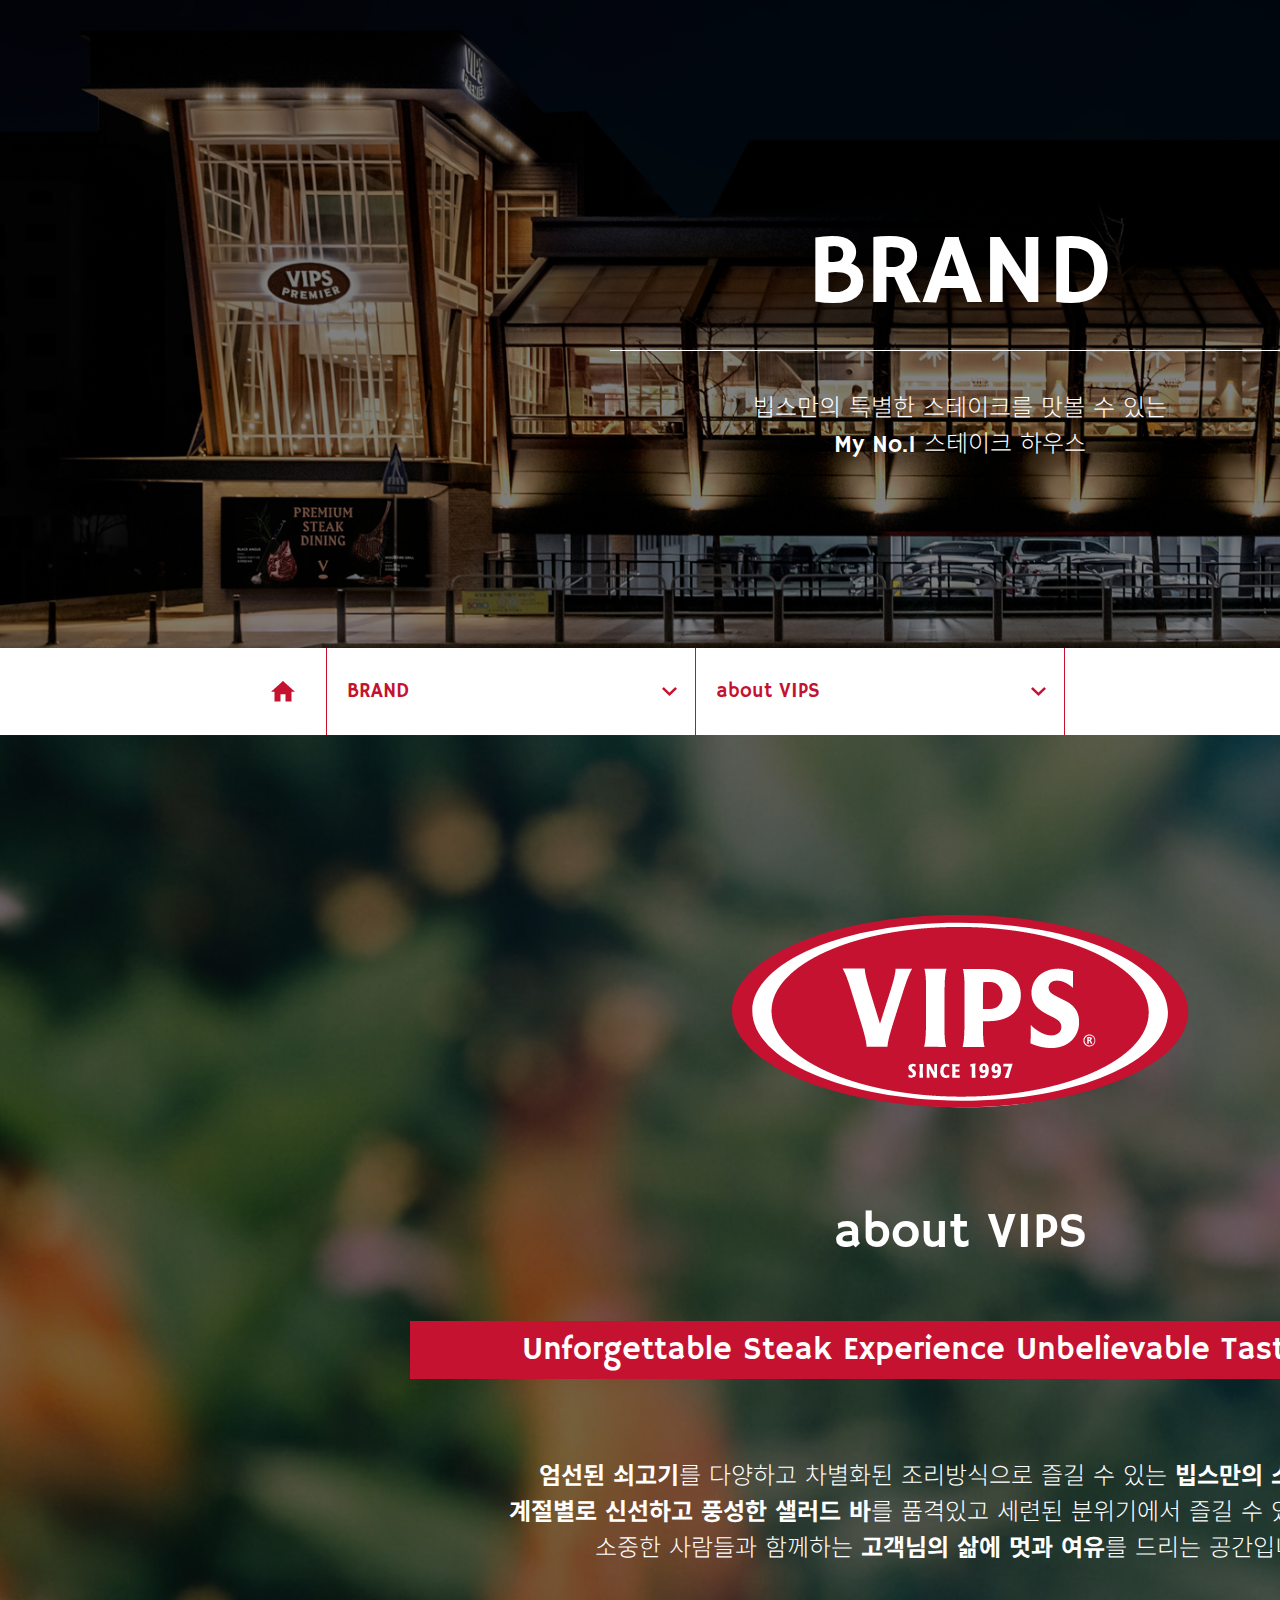
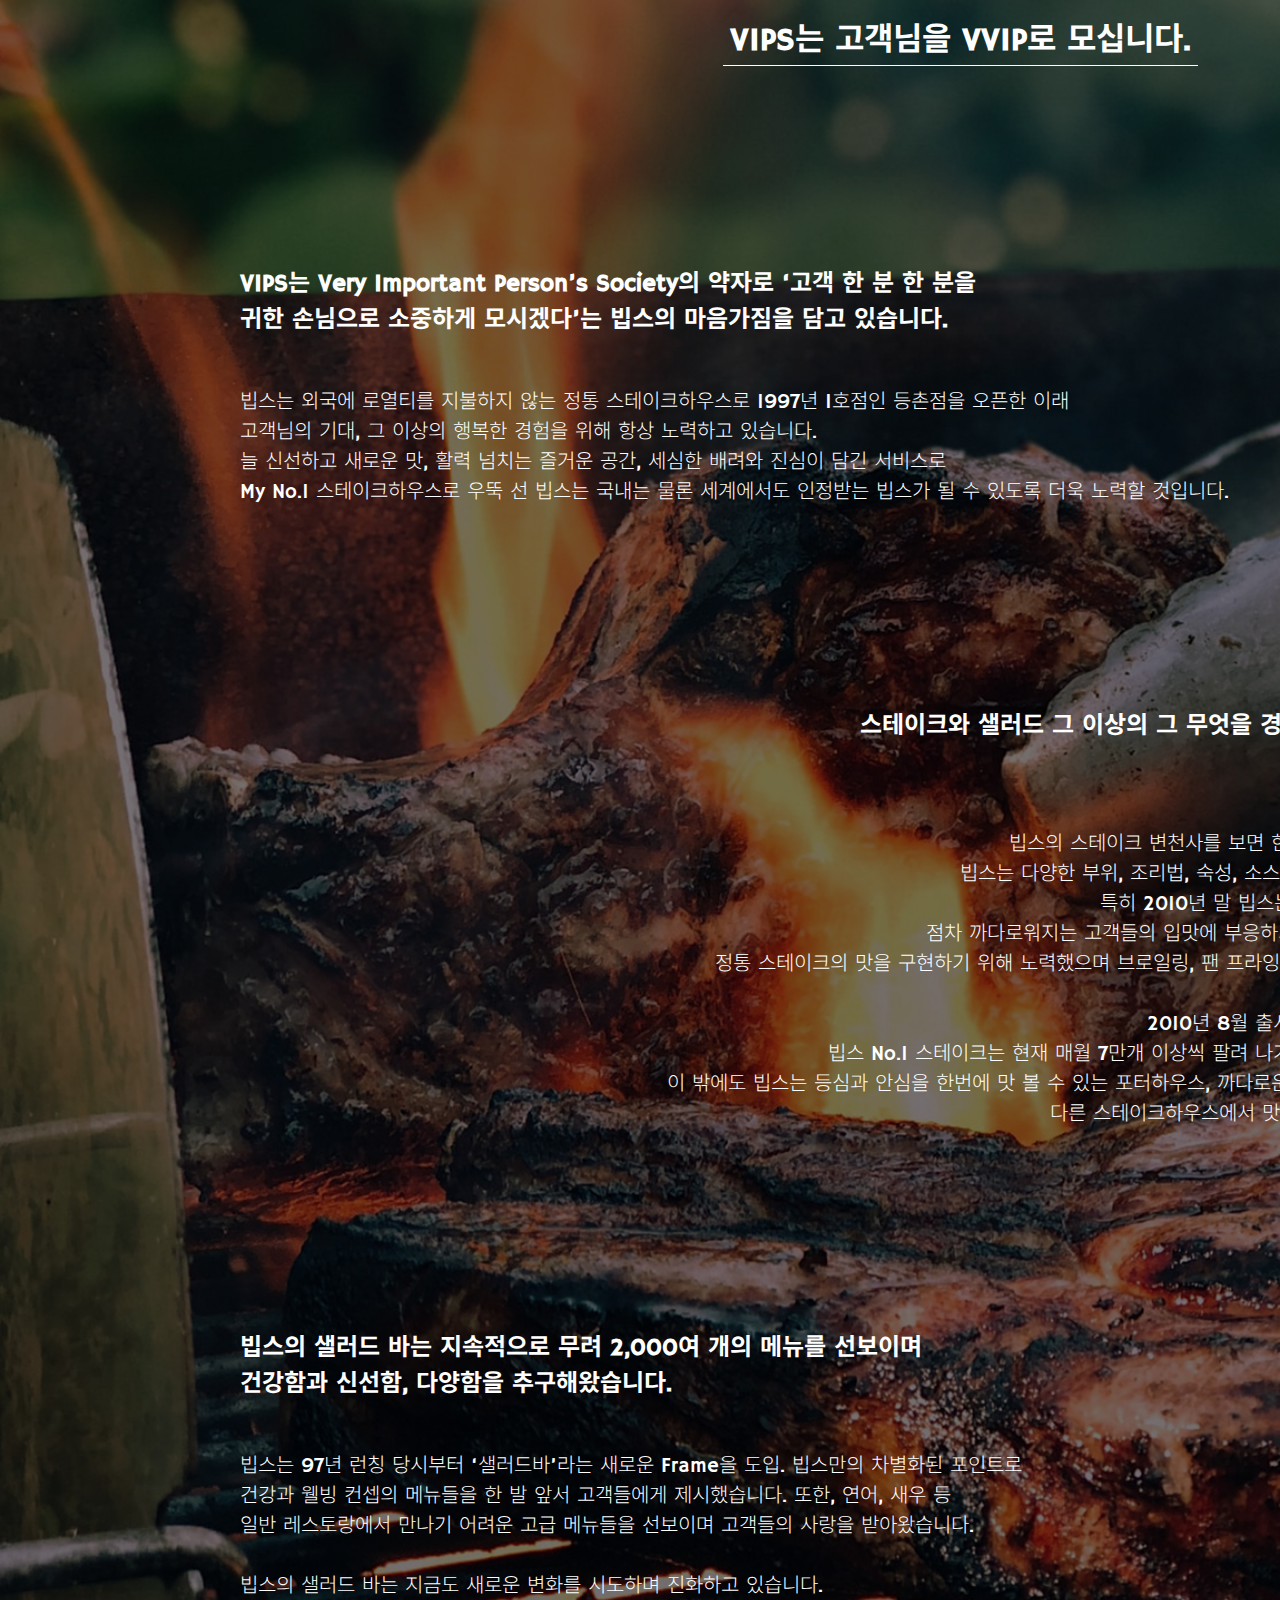
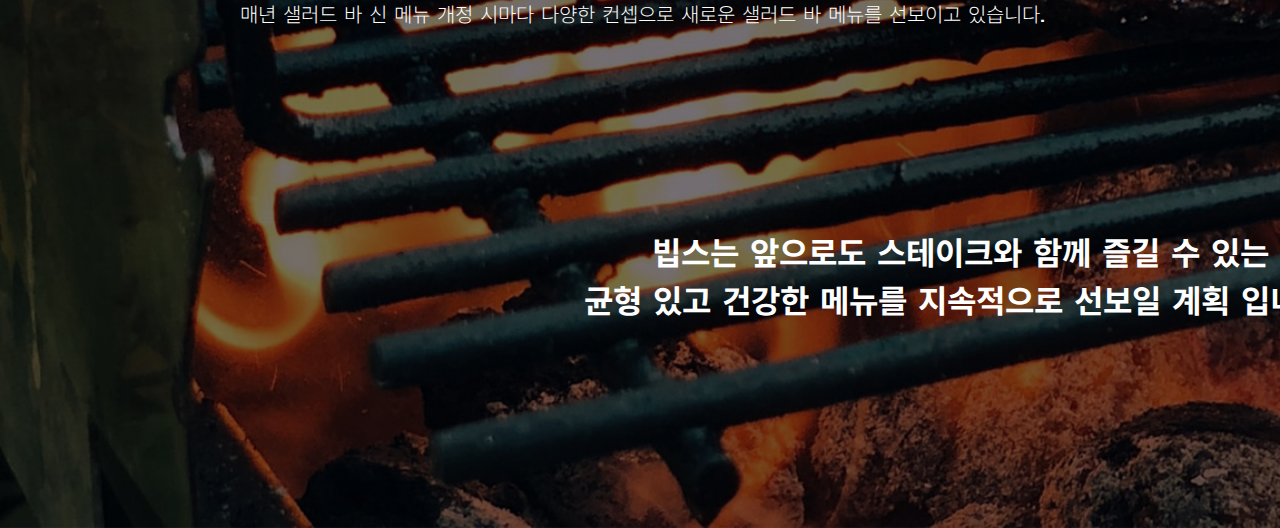
==== about.html @ 7dc11bfe "about, news html, css 추가" ====
<!DOCTYPE html>
<html lang="">

<head>
    <meta charset="utf-8">
    <title>Example Title</title>
    <meta name="author" content="Your Name">
    <meta name="description" content="Example description">
    <meta name="viewport" content="width=device-width, initial-scale=1.0">
    <link rel="stylesheet" href="css/reset.css">
    <link rel="stylesheet" href="css/common.css">
    <link rel="stylesheet" href="css/headerfooter.css">
    <link rel="stylesheet" href="css/about.css">
</head>

<body>
    <main>
        <section class="bigtitle">
            <h2 class="white">BRAND</h2>
            <p class="white">빕스만의 특별한 스테이크를 맛볼 수 있는<br>
                My No.1 스테이크 하우스</p>
        </section>
        <section class="subnav">
            <ul>
                <li class="home"><a href="#"><img src="img/homeBtn.png"></a></li>
                <li>
                    <select class="menu1 red">
                        <option>BRAND</option>
                        <option>MENU</option>
                        <option>MEMBERSHIP</option>
                        <option>BENEFIT</option>
                        <option>STORE</option>
                    </select>
                </li>
                <li>
                    <select class="menu2 red">
                        <option>about VIPS</option>
                        <option>VIPS history</option>
                        <option>VIPS NEWS</option>
                    </select>
                </li>
                <li class="naviwrap">
                    <ul class="navi red">
                        <li><a class="red" href="#">HOME</a> > </li>
                        <li><a class="red" href="#">BRAND</a> > </li>
                        <li><a class="red" href="#">about VIPS</a></li>
                    </ul>
                </li>
            </ul>
        </section>
        <section class="cont">
            <article class="title">
                <div><img src="img/logo.png"></div>
                <h2 class="white">about VIPS</h2>
                <h3 class="firsth3 white">Unforgettable Steak Experience Unbelievable Taste Salad </h3>
                <h4 class="white"><b>엄선된 쇠고기</b>를 다양하고 차별화된 조리방식으로 즐길 수 있는 <b>빕스만의 스테이크</b>와<br>
                    <b>계절별로 신선하고 풍성한 샐러드 바</b>를 품격있고 세련된 분위기에서 즐길 수 있는 곳, <b>빕스!</b><br>
                    소중한 사람들과 함께하는 <b>고객님의 삶에 멋과 여유</b>를 드리는 공간입니다.
                </h4>
                <h3 class="secondh3 white">VIPS는 고객님을 VVIP로 모십니다.</h3>
            </article>
            <article class="white art1">
                <h3>
                    VIPS는 Very Important Person’s Society의 약자로 ‘고객 한 분 한 분을<br>
                    귀한 손님으로 소중하게 모시겠다’는 빕스의 마음가짐을 담고 있습니다.
                </h3>
                <p>
                    빕스는 외국에 로열티를 지불하지 않는 정통 스테이크하우스로 1997년 1호점인 등촌점을 오픈한 이래<br>고객님의 기대, 그 이상의 행복한 경험을 위해 항상 노력하고 있습니다.<br>
                    늘 신선하고 새로운 맛, 활력 넘치는 즐거운 공간, 세심한 배려와 진심이 담긴 서비스로<br>
                    My No.1 스테이크하우스로 우뚝 선 빕스는 국내는 물론 세계에서도 인정받는 빕스가 될 수 있도록 더욱 노력할 것입니다.
                </p>
            </article>
            <article class="white art2">
                <h3>
                    스테이크와 샐러드 그 이상의 그 무엇을 경험하실 수 있는 My No.1스테이크하우스,<br>
                    지금 이 모든 것을 빕스에서 즐기세요!
                </h3>
                <p>
                    빕스의 스테이크 변천사를 보면 한국인의 스테이크 선호도를 알 수 있다고 할 만큼<br>
                    빕스는 다양한 부위, 조리법, 숙성, 소스 등을 이용한 다채로운 스테이크를 선보였습니다. <br>
                    특히 2010년 말 빕스는 프리미엄 스테이크하우스로의 변신을 선포하고<br>
                    점차 까다로워지는 고객들의 입맛에 부응하기 위해 세계 각국의 스테이크 전문점을 탐방하여<br>
                    정통 스테이크의 맛을 구현하기 위해 노력했으며 브로일링, 팬 프라잉등 다양한 조리법과 숙성방법을 개발해 왔습니다. <br><br>
                    2010년 8월 출시한 패밀리 레스토랑 최초 Pan Frying 스테이크,<br>
                    빕스 No.1 스테이크는 현재 매월 7만개 이상씩 팔려 나가며 빕스의 대표 스테이크로 사랑 받고 있습니다.<br>
                    이 밖에도 빕스는 등심과 안심을 한번에 맛 볼 수 있는 포터하우스, 까다로운 숙성 과정을 거친 드라이 에이지드 스테이크 등<br>
                    다른 스테이크하우스에서 맛보기 어려운 프리미엄 메뉴를 선보이고 있습니다.
                </p>
            </article>
            <article class="white art3">
                <h3>
                    빕스의 샐러드 바는 지속적으로 무려 2,000여 개의 메뉴를 선보이며<br>
                    건강함과 신선함, 다양함을 추구해왔습니다.
                </h3>
                <p>
                    빕스는 97년 런칭 당시부터 ‘샐러드바’라는 새로운 Frame을 도입. 빕스만의 차별화된 포인트로<br>
                    건강과 웰빙 컨셉의 메뉴들을 한 발 앞서 고객들에게 제시했습니다. 또한, 연어, 새우 등<br>일반 레스토랑에서 만나기 어려운 고급 메뉴들을 선보이며 고객들의 사랑을 받아왔습니다.<br><br>
                    빕스의 샐러드 바는 지금도 새로운 변화를 시도하며 진화하고 있습니다.<br>
                    매년 샐러드 바 신 메뉴 개정 시마다 다양한 컨셉으로 새로운 샐러드 바 메뉴를 선보이고 있습니다. 
                </p>
            </article>
            <article>
                <h3 class="bottomh3 white">
                    빕스는 앞으로도 스테이크와 함께 즐길 수 있는<br>균형 있고 건강한 메뉴를 지속적으로 선보일 계획 입니다.
                </h3>
            </article>
        </section>
    </main>

    <script type="text/javascript" src=""></script>
</body>

</html>
---- css/common.css ----
.red{
    color: #c41230;
}
.black{
    color: #212121;
}
.dgrey{
    color: #616161;
}
.lgrey{
    color: #c8c8c8;
}
.white{
    color: #fff;
}
---- css/headerfooter.css ----
* {
          box-sizing: border-box;
}

a {
          display: block;
}

header {
          width: 100%;
          background-color: #c41230;
          text-align: center;
          position: relative;
}

.header_top {
          width: 100%;
          height: 36px;
          background-color: #c41230;
          margin: auto;
}

.header_top_wrap {
          width: 1440px;
          height: 36px;
          margin: auto;
          border-bottom: 1px solid #fff;
}

.header_top_wrap > ul {
          justify-content: flex-end;
          display: flex;
}

.header_top_wrap > ul > li {
          margin: 0 5px;
          line-height: 36px;
          font-size: 12px;
          font-weight: 300;
}

.header_top_wrap > ul > li b {
          font-weight: bold;
}
/*-----------------------------------------------*/
.header_bottom {
          position: fixed;
          width: 100%;
          height: 80px;
          background-color: #c41230;
          margin: auto;
          z-index: 9999;
          box-shadow: 0 5px 6px rgba(0, 0, 0, 0.3);
}

.headerwrap {
          width: 1440px;
          display: flex;
          justify-content: space-between;
          position: relative;
          margin: auto;
          align-items: center;
}

.top_nav {
          width: 700px;
}


.headerwrap > h1 > a > img {
          width: 120px;
          height: 50px;
}

.top_nav .depth1 {
          display: flex;
          justify-content: space-between;
          font-size: 20px;
          padding-top: 5px;
}

.top_nav .depth1 > li {
          display: inline-block;
          width: 20%;
          text-align: center;
          position: relative;
}

.top_nav .depth1 > li > a:after {
          display: block;
          content: '';
          border-bottom: solid 4px #fff;
          transform: scaleX(0);
          transition: transform 250ms ease-in-out;
          margin-top: -5px;
}

.top_nav .depth1 > li > a:hover:after {
          transform: scaleX(1);
}

.top_nav .depth1 > li > a:after {
          transform-origin: 0% 50%;
}

.top_nav .depth1 > li > a {
          display: block;
          color: #fff;
          line-height: 75px;

}

.top_nav .depth2 {
          padding: 20px 10px;
          display: none;
          position: absolute;
          width: 100%;
          left: 50%;
          transform: translateX(-50%);
          text-align: left;
          white-space: nowrap;
          background-color: rgba(33, 33, 33, 0.7);
          font-size: 15px;
          font-weight: 300px;
          line-height: 40px;
}

.top_nav .depth2 > li > a {
          color: #fff;
}

.top_nav .depth1 li:hover .depth2 {
          display: block;
}



.headerwrap > .lang {
          width: 36px;
          height: 36px;
          position: relative;
          display: block;
}


.headerwrap > .btn_nav {
          width: 24px;
          position: relative;
          display: none;
          margin-top: 5px;
}

.headerwrap > .btn_nav > a {
          width: 24px;
}


/**--------------footer---------------*/

footer {
          width: 100%;
          height: 419px;
          background-color: #c8c8c8;
          position: relative;
          text-align: center;
          box-sizing: border-box;
          padding-top: 175px;
          top: -100px;
}

footer > section {
          width: 1440px;
          position: relative;
          margin: auto;
}

.footertop {
          position: relative;
          display: flex;
          height: 100px;
          box-sizing: border-box;
          border-bottom: 1px solid #717171;
          justify-content: space-between;

}

.footertop > .logo {
          position: relative;
          display: flex;
}

.footertop > .logo > div {
          width: 200px;
          height: 70px;
          margin-right: 20px;
}

.footertop > div > .top {
          display: flex;
          justify-content: flex-end;
}

.footertop > div > .top > li {
          width: 87px;
          height: 35px;
          border: 1px solid #717171;
          margin-left: 20px;
          font-weight: bold;
          line-height: 35px;
          font-size: 15px;
}

.footertop > div > .bottom {
          margin-top: 14px;
          display: flex;
          font-weight: 300;
}

.footertop > div > .bottom > li {
          margin: 0 5px;
}

.footertop > div > .bottom > li:last-child {
          margin-right: 0;
}

.footerbottom {
          position: relative;
          display: flex;
          height: 63px;
          justify-content: space-between;
          margin-top: 30px;
}

.footerbottom > p {
          font-family: 'Noto Sans KR';
          font-size: 15px;
          font-weight: 300;
          text-align: right;
}


.footerbottom > p:first-child {
          text-align: left;
}

/*----------------------------*/


.quick {
          width: 1440px;
          height: 200px;
          margin: auto;
}

.quick > ul {
          display: flex;
          position: absolute;
          margin: auto;
          z-index: 888;
}

.quick > ul > li {
          width: 480px;
          height: 200px;
          background-color: #717171;
          position: relative;

}

.quick > ul > li:nth-child(1) {
          background-color: #c41230;
}

.quick > ul > li:nth-child(2) {
          background-color: #212121;
}

.quick > ul > li > a > div {
          position: relative;
}

.quick .img {
          position: absolute;
          right: 30px;
          top: 60px;
}

.quick .cont {
          text-align: left;
          margin: 30px;
}

.quick .cont > h3 {
          font-size: 32px;
          margin-bottom: 5px;
}

.quick .cont > p {
          font-size: 15px;
          font-weight: 400px;
          margin-bottom: 50px;
}

.quick .cont > .yump {
          margin-bottom: 30px;
}

.quick .yum {
          top: 30px;
}























@media only screen and (max-width: 1440px) {
          .header_bottom {
                    padding: 0 30px;
          }
          
.header_top_wrap {
          width: 100%;
          padding: 0 30px;
}
          .headerwrap {
                    width: 100%;
          }
          footer > section {
           width: 100%;
          padding: 0 30px;
}
 
.quick {
          width:100%;
          padding: 0 30px;
}
          

}

/************.headerwrap {
                    width: 100%;
                    padding: 0 30px;
          }

          .top_nav {
                    width: 50%;
          }

          .headerwrap > nav > ul > li {
                    margin-right: 15px;
          }


          footer > section {
                    width: 100%;

          }**/
@media only screen and (max-width: 950px) {
          .top_nav {
                              display: none;
                    }
          .headerwrap{
                              height: 80px;
                    }
          .headerwrap > .btn_nav {
                              display: block;
                    }
}

/*** header {
                              height: 50px;
                    }

                    .headerwrap > h1 > a {
                              margin-top: 5px;
                    }

                    .headerwrap > h1 > a > img {
                              width: auto;
                              height: 40px;
                    }

                    

                    .headerwrap > .right > .user {
                              display: none;
                    }

                    .headerwrap > .right {
                              width: auto;
                    }

                    .headerwrap > .btn_nav {
                              display: block;
                              width: 24px;
                              height: 24px;
                    }

****/


@media only screen and (max-width: 400px) {
          .user{
                    font-size: 12px;
          }
}
---- css/about.css ----
* {
    box-sizing: border-box;
}

.bigtitle {
    width: 1920px;
    height: 648px;
    background-image: url(../img/brand.png);
    background-size: cover;
    margin: auto;
    text-align: center;
    box-shadow: 2px 2px 5px rgba(0, 0, 0, 0.2);
}

.bigtitle > h2 {
    width: 700px;
    font-size: 100px;
    padding-top: 200px;
    border-bottom: 1px solid #fff;
    margin: auto;
}

.bigtitle > p {
    margin-top: 40px;
    font-size: 24px;
    font-weight: 300;
}

.subnav {
    width: 1920px;
    height: 87px;
    background-color: #fff;
    text-align: center;
    box-shadow: 2px 2px 5px rgba(0, 0, 0, 0.2);
}

.subnav > ul {
    width: 1440px;
    margin: auto;
    display: flex;
}

.subnav .home {
    border-right: 1px solid #c41230;
    width: 87px;
    height: 87px;
    padding-top: 33px;

}

.subnav .home > a {
    display: block;
}

.subnav .home > a > img {
    display: block;
    line-height: 87px;
    margin: auto;

}

select::-ms-expand {
    display: none;
}

select {
    outline-style: none;
    align-items: center;
    border: none;
    border-right: 1px solid #c41230;
    height: 87px;
    width: 369px;
    font-size: 20px;
    padding: 20px;
    font-family: 'Hammersmith One';
    background: url('../img/downarrow.png') no-repeat 95% 50%;
    border-radius: 0px;
    -webkit-appearance: none;
    -moz-appearance: none;
    appearance: none;

}

.menu1 > option {
    font-size: 20px;
    padding: 20px;
}
.naviwrap{
    width: 615px;
}
.navi{
    float: right;
    display: flex;
    text-align: right;
    line-height: 87px;
}
.navi>li{
    display: flex;
    margin: 0 10px;
    text-align: right;
}



.cont{
    width: 1920px;
    background-image: url(../img/brandback.jpg);
    background-size: cover;
    margin: auto;
    text-align: center;
    padding-top: 180px;
    background-repeat:repeat;
}
.title>h2{
    font-size: 50px;
    margin-top: 80px;
}
.title>.firsth3{
    width: 1100px;
    padding: 5px 20px;
    background-color: #c41230;
    font-size: 32px;
    margin: auto;
    margin-top: 50px;
}
.title>h4{
    margin-top: 80px;
    font-size: 24px;
    font-weight: 300;
}
.title>h4>b{
    font-weight: bold;
}
.title>.secondh3{
    border-bottom: 1px solid #fff;
    width: 475px;
    text-align: center;
    margin: auto;
    background-color: none;
    font-size: 32px;
    font-weight: bold;
    margin-top: 50px;
}
.art1{
    width: 1440px;
    text-align: left;
    margin: auto;
    margin-top: 200px;
}
.art1>h3{
    font-size: 24px;
    font-weight: bold;
}
.art1>p{
    font-size: 20px;
    font-weight: 300;
    margin-top: 50px;
}
.art2{
    width: 1440px;
    text-align: right;
    margin: auto;
    margin-top: 200px;
}
.art2>h3{
    font-size: 24px;
    font-weight: bold;
}
.art2>p{
    font-size: 20px;
    font-weight: 300;
    margin-top: 50px;
}
.art3{
    width: 1440px;
    text-align: left;
    margin: auto;
    margin-top: 200px;
}
.art3>h3{
    font-size: 24px;
    font-weight: bold;
}
.art3>p{
    font-size: 20px;
    font-weight: 300;
    margin-top: 50px;
}
.bottomh3{
    font-size: 32px;
    margin: auto;
    text-align: center;
    font-weight: bold;
    margin-top: 200px;
   padding-bottom:  200px;
}
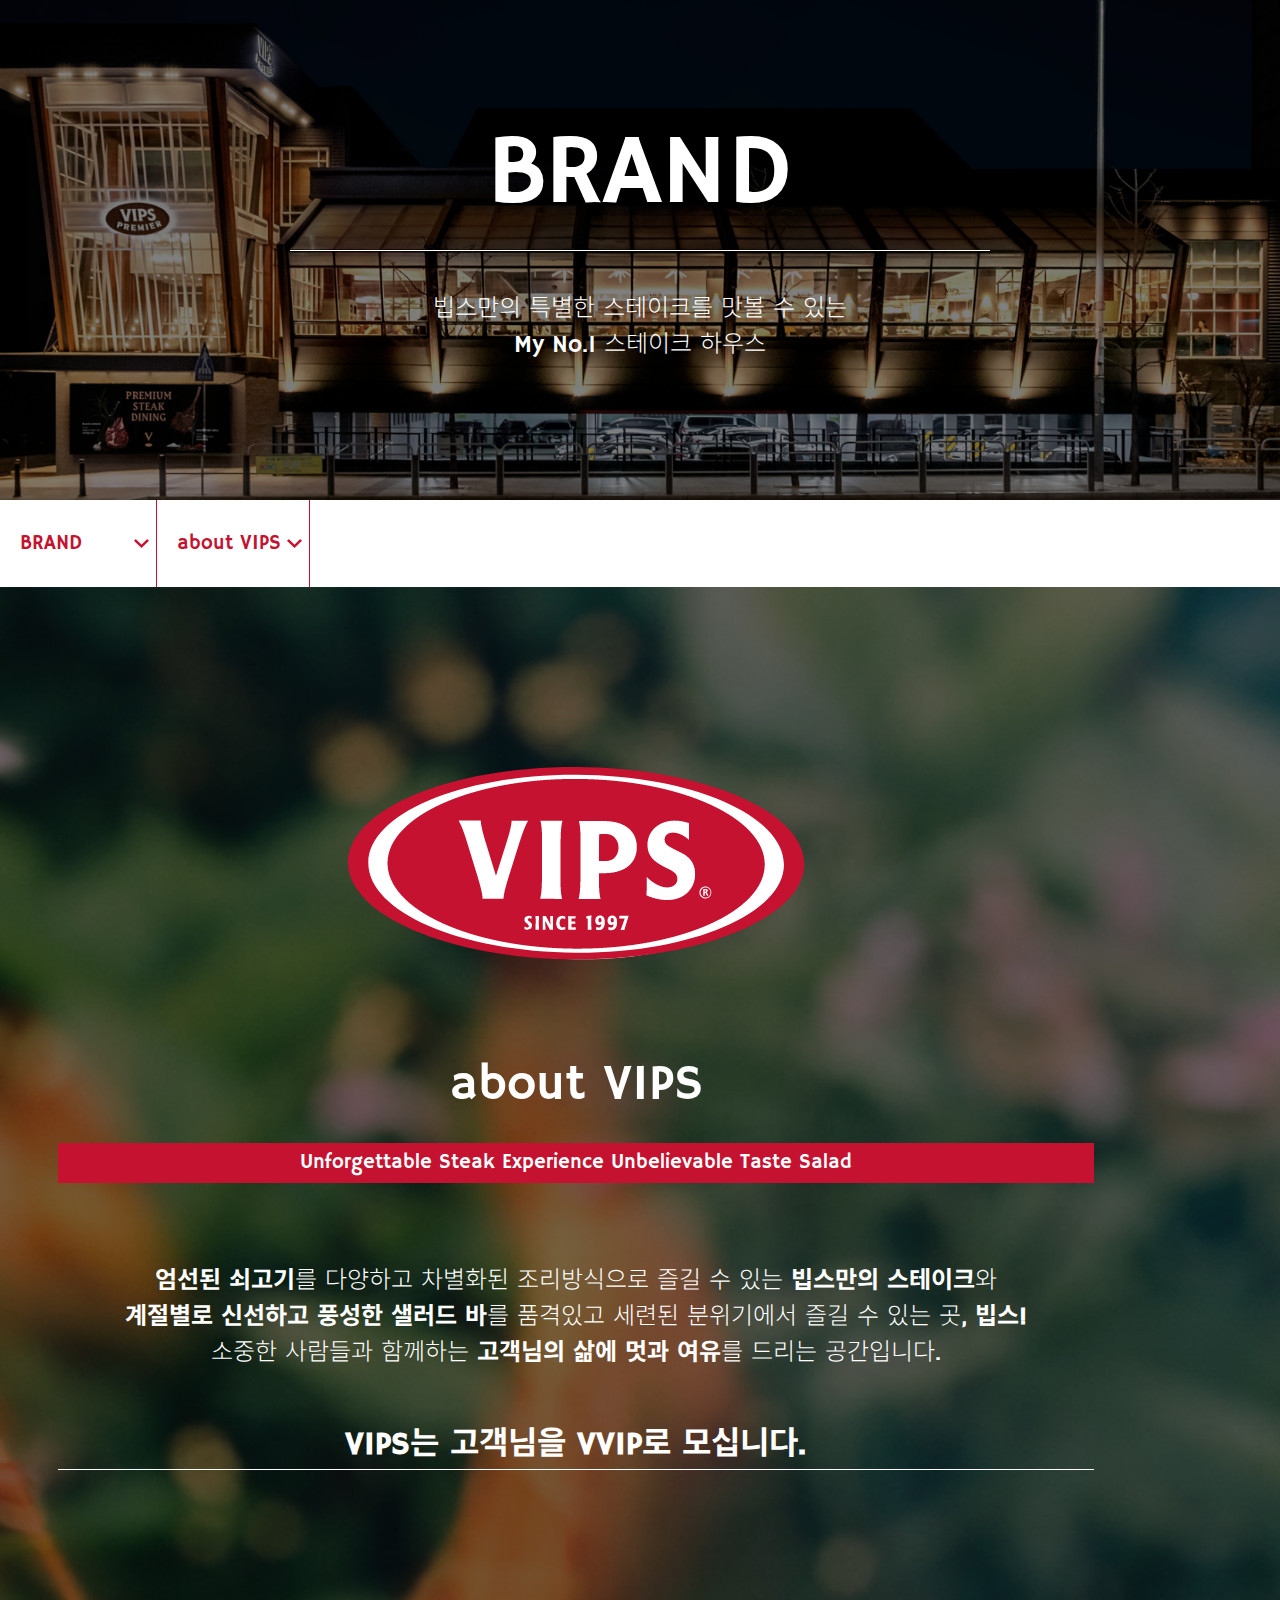
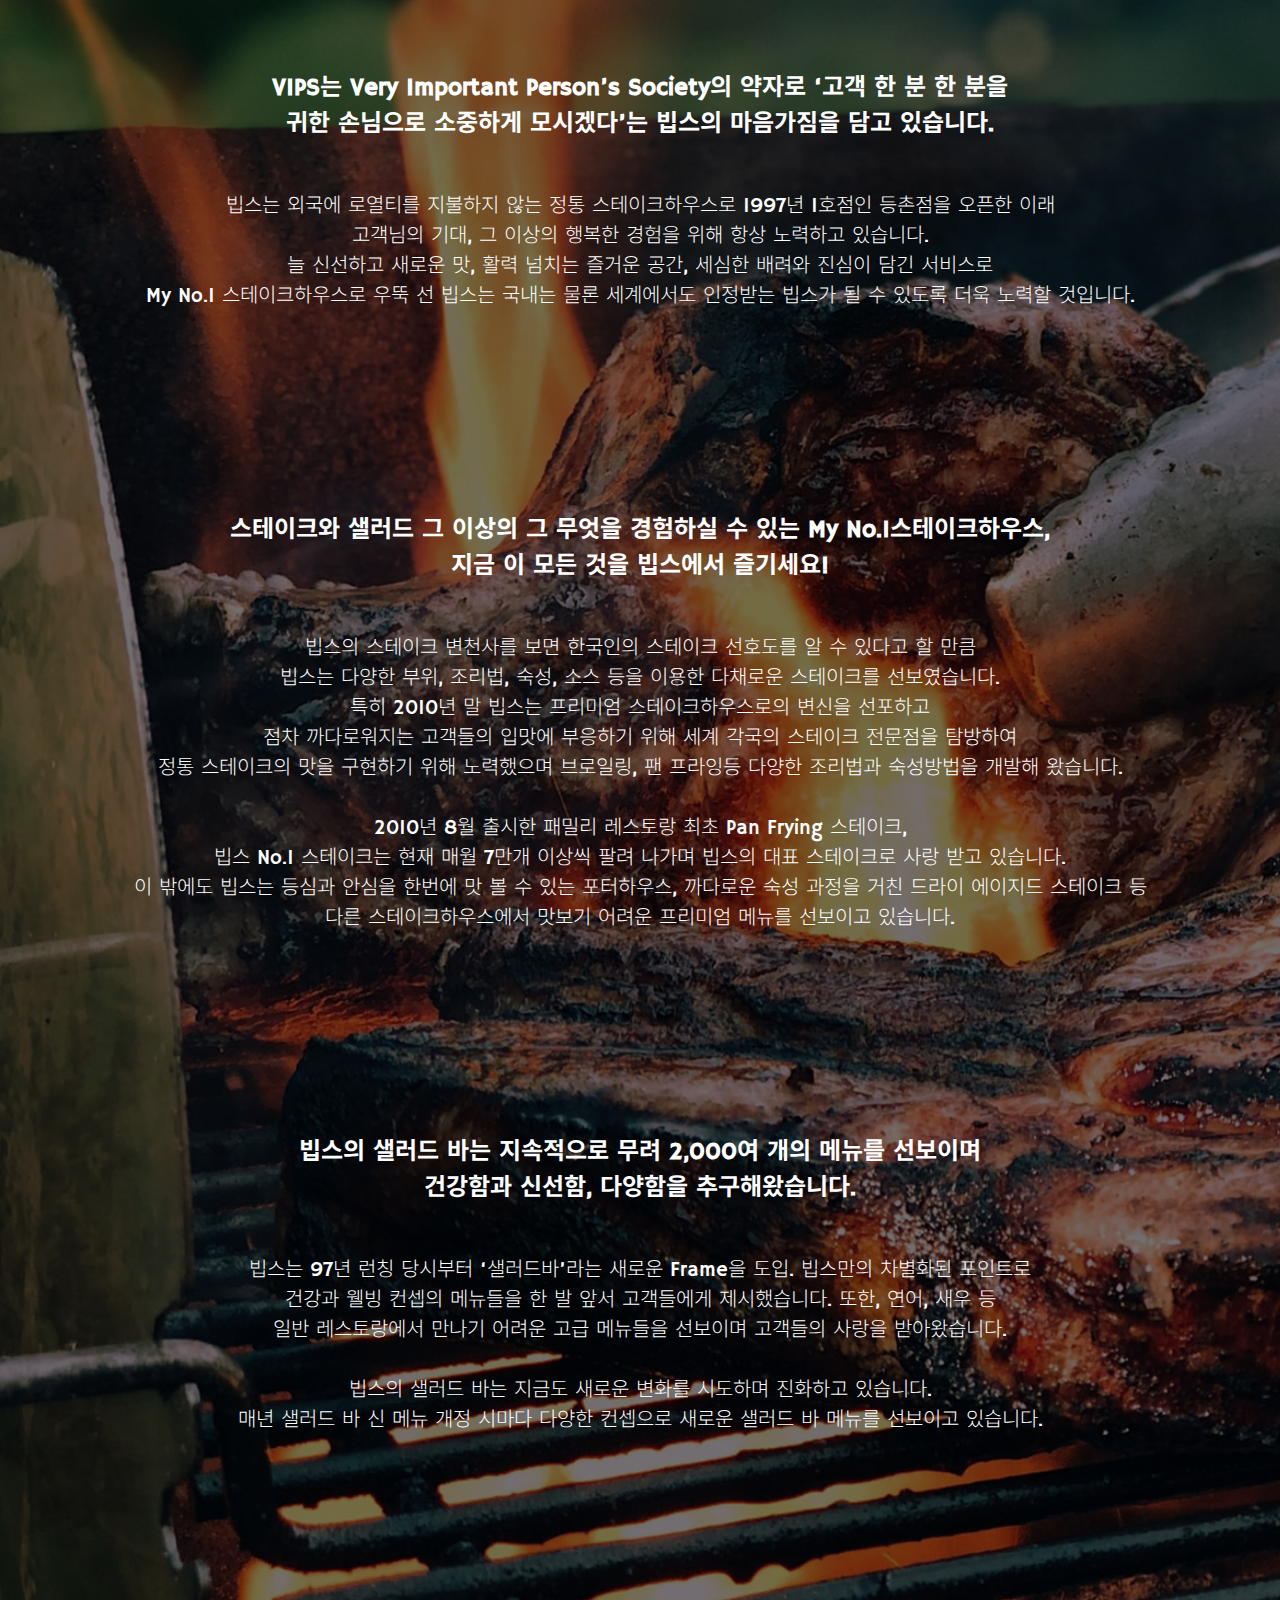
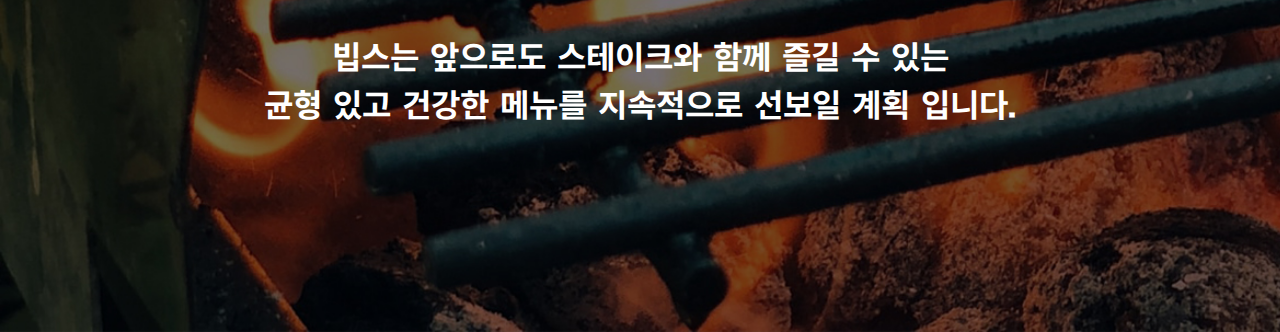
==== commit 5096705d: "js 파일 추가 / 레이아웃 수정" ====
--- a/about.html
+++ b/about.html
@@ -3,7 +3,7 @@
 
 <head>
     <meta charset="utf-8">
-    <title>Example Title</title>
+    <title>BRAND > about VIPS</title>
     <meta name="author" content="Your Name">
     <meta name="description" content="Example description">
     <meta name="viewport" content="width=device-width, initial-scale=1.0">
--- a/css/headerfooter.css
+++ b/css/headerfooter.css
@@ -42,9 +42,11 @@
 .header_top_wrap > ul > li b {
           font-weight: bold;
 }
+
 /*-----------------------------------------------*/
 .header_bottom {
-          position: fixed;
+          position: sticky;
+          top: 0;
           width: 100%;
           height: 80px;
           background-color: #c41230;
@@ -85,6 +87,7 @@
           text-align: center;
           position: relative;
 }
+
 
 .top_nav .depth1 > li > a:after {
           display: block;
@@ -111,23 +114,32 @@
 }
 
 .top_nav .depth2 {
-          padding: 20px 10px;
+  
           display: none;
           position: absolute;
           width: 100%;
           left: 50%;
           transform: translateX(-50%);
           text-align: left;
-          white-space: nowrap;
           background-color: rgba(33, 33, 33, 0.7);
           font-size: 15px;
           font-weight: 300px;
           line-height: 40px;
 }
 
+.top_nav .depth2 > li{
+      padding: 10px 20px;
+}
+.top_nav .depth2 > li:hover{
+    background-color: rgba(196, 18, 48, 0.59);
+    
+}
 .top_nav .depth2 > li > a {
           color: #fff;
-}
+          font-family: 'Noto Sans KR';
+          font-weight: 300;
+}
+
 
 .top_nav .depth1 li:hover .depth2 {
           display: block;
@@ -159,13 +171,10 @@
 
 footer {
           width: 100%;
-          height: 419px;
           background-color: #c8c8c8;
-          position: relative;
           text-align: center;
           box-sizing: border-box;
           padding-top: 175px;
-          top: -100px;
 }
 
 footer > section {
@@ -177,7 +186,7 @@
 .footertop {
           position: relative;
           display: flex;
-          height: 100px;
+          padding-bottom: 20px;
           box-sizing: border-box;
           border-bottom: 1px solid #717171;
           justify-content: space-between;
@@ -227,9 +236,9 @@
 .footerbottom {
           position: relative;
           display: flex;
-          height: 63px;
           justify-content: space-between;
           margin-top: 30px;
+          padding-bottom: 30px;
 }
 
 .footerbottom > p {
@@ -251,6 +260,7 @@
           width: 1440px;
           height: 200px;
           margin: auto;
+          margin-bottom: -80px;
 }
 
 .quick > ul {
@@ -334,26 +344,26 @@
 
 @media only screen and (max-width: 1440px) {
           .header_bottom {
-                    padding: 0 30px;
+                     width: 100%;
           }
           
-.header_top_wrap {
-          width: 100%;
-          padding: 0 30px;
-}
+
+          .header_top_wrap {
+                    width: 90%;
+          }
+
           .headerwrap {
-                    width: 100%;
-          }
+                    width: 90%;
+          }
+
           footer > section {
-           width: 100%;
-          padding: 0 30px;
-}
- 
-.quick {
-          width:100%;
-          padding: 0 30px;
-}
-          
+                    width: 90%;
+          }
+
+          .quick {
+                    width: 90%;
+          }
+
 
 }
 
@@ -375,16 +385,26 @@
                     width: 100%;
 
           }**/
-@media only screen and (max-width: 950px) {
+@media only screen and (max-width: 780px) {
           .top_nav {
-                              display: none;
-                    }
-          .headerwrap{
-                              height: 80px;
-                    }
+                    display: none;
+          }
+
+          .headerwrap {
+                    height: 80px;
+          }
+
           .headerwrap > .btn_nav {
-                              display: block;
-                    }
+                    display: block;
+          }
+
+          .footerbottom {
+                    flex-direction: column;
+          }
+
+          .footerbottom > p {
+                    text-align: center;
+          }
 }
 
 /*** header {
@@ -420,7 +440,7 @@
 
 
 @media only screen and (max-width: 400px) {
-          .user{
+          .user {
                     font-size: 12px;
           }
 }
--- a/css/about.css
+++ b/css/about.css
@@ -3,10 +3,11 @@
 }
 
 .bigtitle {
-    width: 1920px;
-    height: 648px;
+    width: 100%;
+    height:500px;
     background-image: url(../img/brand.png);
     background-size: cover;
+          background-position: center;
     margin: auto;
     text-align: center;
     box-shadow: 2px 2px 5px rgba(0, 0, 0, 0.2);
@@ -15,7 +16,7 @@
 .bigtitle > h2 {
     width: 700px;
     font-size: 100px;
-    padding-top: 200px;
+    padding-top: 100px;
     border-bottom: 1px solid #fff;
     margin: auto;
 }
@@ -85,16 +86,19 @@
     font-size: 20px;
     padding: 20px;
 }
-.naviwrap{
+
+.naviwrap {
     width: 615px;
 }
-.navi{
+
+.navi {
     float: right;
     display: flex;
     text-align: right;
     line-height: 87px;
 }
-.navi>li{
+
+.navi > li {
     display: flex;
     margin: 0 10px;
     text-align: right;
@@ -102,36 +106,41 @@
 
 
 
-.cont{
+.cont {
     width: 1920px;
     background-image: url(../img/brandback.jpg);
     background-size: cover;
     margin: auto;
     text-align: center;
     padding-top: 180px;
-    background-repeat:repeat;
-}
-.title>h2{
+    background-repeat: repeat;
+}
+
+.title > h2 {
     font-size: 50px;
     margin-top: 80px;
 }
-.title>.firsth3{
-    width: 1100px;
+
+.title > .firsth3 {
+    width: auto;
     padding: 5px 20px;
     background-color: #c41230;
-    font-size: 32px;
-    margin: auto;
-    margin-top: 50px;
-}
-.title>h4{
+    font-size: 20px;
+    margin: auto;
+    margin-top: 20px;
+}
+
+.title > h4 {
     margin-top: 80px;
     font-size: 24px;
     font-weight: 300;
 }
-.title>h4>b{
-    font-weight: bold;
-}
-.title>.secondh3{
+
+.title > h4 > b {
+    font-weight: bold;
+}
+
+.title > .secondh3 {
     border-bottom: 1px solid #fff;
     width: 475px;
     text-align: center;
@@ -141,56 +150,171 @@
     font-weight: bold;
     margin-top: 50px;
 }
-.art1{
+
+.art1 {
     width: 1440px;
     text-align: left;
     margin: auto;
     margin-top: 200px;
 }
-.art1>h3{
-    font-size: 24px;
-    font-weight: bold;
-}
-.art1>p{
+
+.art1 > h3 {
+    font-size: 24px;
+    font-weight: bold;
+}
+
+.art1 > p {
     font-size: 20px;
     font-weight: 300;
     margin-top: 50px;
 }
-.art2{
+
+.art2 {
     width: 1440px;
     text-align: right;
     margin: auto;
     margin-top: 200px;
 }
-.art2>h3{
-    font-size: 24px;
-    font-weight: bold;
-}
-.art2>p{
+
+.art2 > h3 {
+    font-size: 24px;
+    font-weight: bold;
+}
+
+.art2 > p {
     font-size: 20px;
     font-weight: 300;
     margin-top: 50px;
 }
-.art3{
+
+.art3 {
     width: 1440px;
     text-align: left;
     margin: auto;
     margin-top: 200px;
 }
-.art3>h3{
-    font-size: 24px;
-    font-weight: bold;
-}
-.art3>p{
+
+.art3 > h3 {
+    font-size: 24px;
+    font-weight: bold;
+}
+
+.art3 > p {
     font-size: 20px;
     font-weight: 300;
     margin-top: 50px;
 }
-.bottomh3{
+
+.bottomh3 {
     font-size: 32px;
     margin: auto;
     text-align: center;
     font-weight: bold;
     margin-top: 200px;
-   padding-bottom:  200px;
-}+    padding-bottom: 200px;
+}
+
+
+
+
+@media only screen and (max-width: 1440px) {
+    .subnav {
+        width: 100%;
+    }
+
+    .subnav > ul {
+        width: 100%;
+    }
+
+    .naviwrap {
+        display: none;
+    }
+
+    .subnav .home {
+        display: none;
+
+    }
+
+    select {
+        width: 100%;
+
+    }
+
+    .cont {
+        width: 100%;
+    }
+    .title{
+        width: 90%;
+    }
+
+    .title > .firsth3 {
+        width: 90%;
+    }
+    .title > .secondh3 {
+    width: 90%;
+}
+
+    .art1 {
+        width: 90%;
+        text-align: center;
+    }
+
+    .art2 {
+        width: 90%;
+        text-align: center;
+    }
+
+    .art3 {
+        width: 90%;
+        text-align: center;
+    }
+}
+
+@media only screen and (max-width: 780px) {
+    .bigtitle > h2 {
+        width: 100%;
+        font-size: 50px;
+        border-bottom: 1px solid #fff;
+        margin: 0 30px auto;
+    }
+}
+
+@media only screen and (max-width:400px) {
+    .title>div>img{
+        width:  350px;
+    }
+    .title > h2 {
+    font-size: 32px;
+}
+    .title > .firsth3 {
+        font-size: 24px;
+}
+    
+    .title > h4 {
+    font-size: 20px;
+}
+
+
+.title > .secondh3 {
+    font-size: 24px;
+}
+
+    .art1 > h3 {
+    font-size: 20px;
+    }
+    .art1 > p {
+    font-size: 15px;
+    }
+    .art2 > h3 {
+    font-size: 20px;
+    }
+    .art2 > p {
+    font-size: 15px;
+    }
+    .art3 > h3 {
+    font-size: 20px;
+    }
+    .art3 > p {
+    font-size: 15px;
+    }
+}
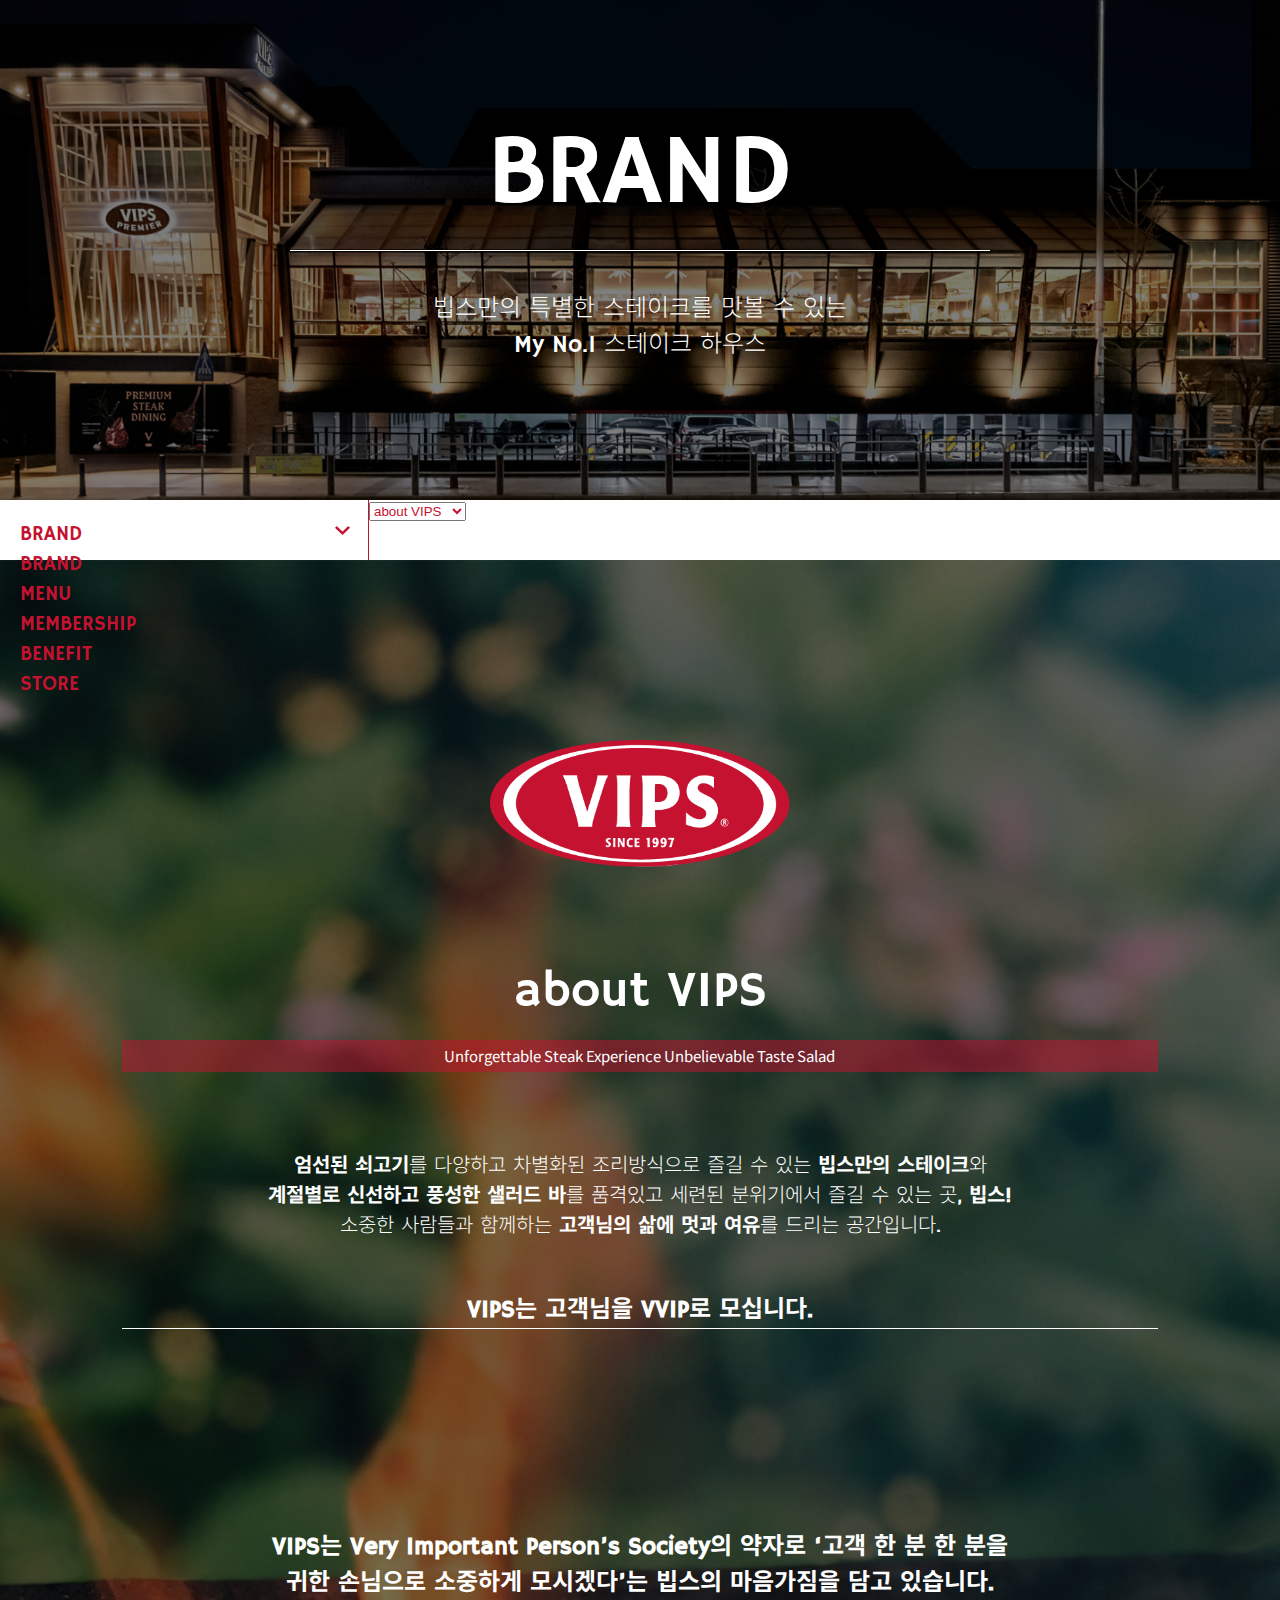
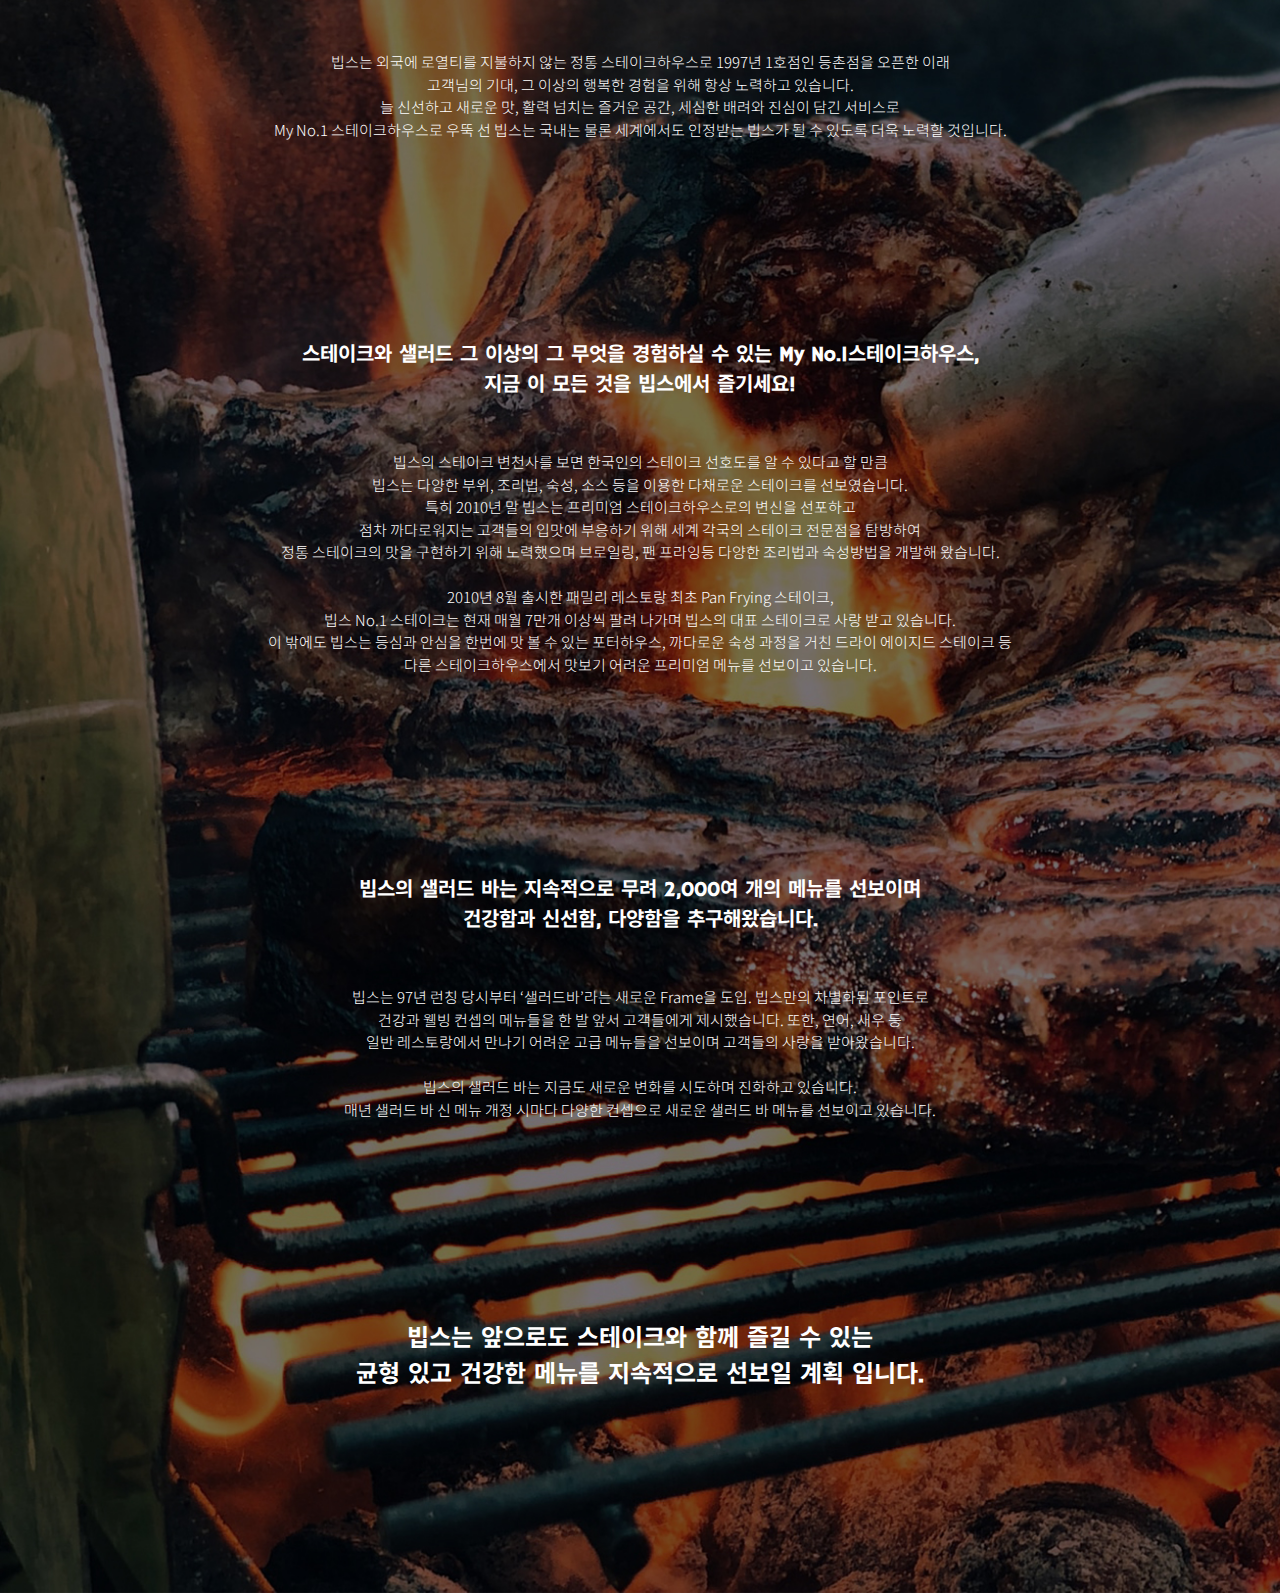
==== commit 0019c11a: "swiper 추가" ====
--- a/about.html
+++ b/about.html
@@ -8,10 +8,15 @@
     <meta name="description" content="Example description">
     <meta name="viewport" content="width=device-width, initial-scale=1.0">
     <link rel="stylesheet" href="css/reset.css">
+    <link rel="stylesheet" href="https://unpkg.com/swiper/swiper-bundle.min.css" />
     <link rel="stylesheet" href="css/common.css">
     <link rel="stylesheet" href="css/headerfooter.css">
     <link rel="stylesheet" href="css/about.css">
+    <link rel="stylesheet" href="css/swiper.css">
+    <link rel=" shortcut icon" href="img/favicon-01.png">
+    <link rel="icon" href="img/favicon-01.png">
 </head>
+
 
 <body>
     <main>
@@ -24,13 +29,13 @@
             <ul>
                 <li class="home"><a href="#"><img src="img/homeBtn.png"></a></li>
                 <li>
-                    <select class="menu1 red">
-                        <option>BRAND</option>
-                        <option>MENU</option>
-                        <option>MEMBERSHIP</option>
-                        <option>BENEFIT</option>
-                        <option>STORE</option>
-                    </select>
+                    <ul class="menu1 red">BRAND
+                        <li>BRAND</li>
+                        <li>MENU</li>
+                        <li>MEMBERSHIP</li>
+                        <li>BENEFIT</li>
+                        <li>STORE</li>
+                    </ul>
                 </li>
                 <li>
                     <select class="menu2 red">
@@ -96,7 +101,7 @@
                     빕스는 97년 런칭 당시부터 ‘샐러드바’라는 새로운 Frame을 도입. 빕스만의 차별화된 포인트로<br>
                     건강과 웰빙 컨셉의 메뉴들을 한 발 앞서 고객들에게 제시했습니다. 또한, 연어, 새우 등<br>일반 레스토랑에서 만나기 어려운 고급 메뉴들을 선보이며 고객들의 사랑을 받아왔습니다.<br><br>
                     빕스의 샐러드 바는 지금도 새로운 변화를 시도하며 진화하고 있습니다.<br>
-                    매년 샐러드 바 신 메뉴 개정 시마다 다양한 컨셉으로 새로운 샐러드 바 메뉴를 선보이고 있습니다. 
+                    매년 샐러드 바 신 메뉴 개정 시마다 다양한 컨셉으로 새로운 샐러드 바 메뉴를 선보이고 있습니다.
                 </p>
             </article>
             <article>
@@ -107,7 +112,7 @@
         </section>
     </main>
 
-    <script type="text/javascript" src=""></script>
+    <script type="text/javascript" src="js/js.js"></script>
 </body>
 
 </html>
--- a/css/headerfooter.css
+++ b/css/headerfooter.css
@@ -1,325 +1,390 @@
 * {
-          box-sizing: border-box;
+    box-sizing: border-box;
 }
 
 a {
-          display: block;
+    display: block;
 }
 
 header {
-          width: 100%;
-          background-color: #c41230;
-          text-align: center;
-          position: relative;
+    width: 100%;
+    background-color: #c41230;
+    text-align: center;
+    position: relative;
 }
 
 .header_top {
-          width: 100%;
-          height: 36px;
-          background-color: #c41230;
-          margin: auto;
+    width: 100%;
+    height: 36px;
+    background-color: #c41230;
+    margin: auto;
 }
 
 .header_top_wrap {
-          width: 1440px;
-          height: 36px;
-          margin: auto;
-          border-bottom: 1px solid #fff;
+    width: 1440px;
+    height: 36px;
+    margin: auto;
+    border-bottom: 1px solid #fff;
 }
 
 .header_top_wrap > ul {
-          justify-content: flex-end;
-          display: flex;
+    justify-content: flex-end;
+    display: flex;
 }
 
 .header_top_wrap > ul > li {
-          margin: 0 5px;
-          line-height: 36px;
-          font-size: 12px;
-          font-weight: 300;
+    margin: 0 5px;
+    line-height: 36px;
+    font-size: 12px;
+    font-weight: 300;
 }
 
 .header_top_wrap > ul > li b {
-          font-weight: bold;
+    font-weight: bold;
 }
 
 /*-----------------------------------------------*/
 .header_bottom {
-          position: sticky;
-          top: 0;
-          width: 100%;
-          height: 80px;
-          background-color: #c41230;
-          margin: auto;
-          z-index: 9999;
-          box-shadow: 0 5px 6px rgba(0, 0, 0, 0.3);
+    position: sticky;
+    top: 0;
+    width: 100%;
+    height: 80px;
+    background-color: #c41230;
+    margin: auto;
+    z-index: 9999;
+    box-shadow: 0 5px 6px rgba(0, 0, 0, 0.3);
 }
 
 .headerwrap {
-          width: 1440px;
-          display: flex;
-          justify-content: space-between;
-          position: relative;
-          margin: auto;
-          align-items: center;
+    width: 1440px;
+    display: flex;
+    justify-content: space-between;
+    position: relative;
+    margin: auto;
+    align-items: center;
 }
 
 .top_nav {
-          width: 700px;
+    width: 700px;
 }
 
 
 .headerwrap > h1 > a > img {
-          width: 120px;
-          height: 50px;
+    width: 120px;
+    height: 50px;
 }
 
 .top_nav .depth1 {
-          display: flex;
-          justify-content: space-between;
-          font-size: 20px;
-          padding-top: 5px;
+    display: flex;
+    justify-content: space-between;
+    font-size: 20px;
+    padding-top: 5px;
 }
 
 .top_nav .depth1 > li {
-          display: inline-block;
-          width: 20%;
-          text-align: center;
-          position: relative;
+    display: inline-block;
+    width: 20%;
+    text-align: center;
+    position: relative;
 }
 
 
 .top_nav .depth1 > li > a:after {
-          display: block;
-          content: '';
-          border-bottom: solid 4px #fff;
-          transform: scaleX(0);
-          transition: transform 250ms ease-in-out;
-          margin-top: -5px;
+    display: block;
+    content: '';
+    border-bottom: solid 4px #fff;
+    transform: scaleX(0);
+    transition: transform 250ms ease-in-out;
+    margin-top: -5px;
 }
 
 .top_nav .depth1 > li > a:hover:after {
-          transform: scaleX(1);
+    transform: scaleX(1);
 }
 
 .top_nav .depth1 > li > a:after {
-          transform-origin: 0% 50%;
+    transform-origin: 0% 50%;
 }
 
 .top_nav .depth1 > li > a {
-          display: block;
-          color: #fff;
-          line-height: 75px;
+    display: block;
+    color: #fff;
+    line-height: 75px;
 
 }
 
 .top_nav .depth2 {
-  
-          display: none;
-          position: absolute;
-          width: 100%;
-          left: 50%;
-          transform: translateX(-50%);
-          text-align: left;
-          background-color: rgba(33, 33, 33, 0.7);
-          font-size: 15px;
-          font-weight: 300px;
-          line-height: 40px;
-}
-
-.top_nav .depth2 > li{
-      padding: 10px 20px;
-}
-.top_nav .depth2 > li:hover{
+
+    display: none;
+    position: absolute;
+    width: 100%;
+    left: 50%;
+    transform: translateX(-50%);
+    text-align: left;
+    background-color: rgba(33, 33, 33, 0.7);
+    font-size: 15px;
+    font-weight: 300px;
+    line-height: 40px;
+}
+
+.top_nav .depth2 > li {
+    padding: 10px 20px;
+}
+
+.top_nav .depth2 > li:hover {
     background-color: rgba(196, 18, 48, 0.59);
-    
-}
+
+}
+
 .top_nav .depth2 > li > a {
-          color: #fff;
-          font-family: 'Noto Sans KR';
-          font-weight: 300;
+    color: #fff;
+    font-family: 'Noto Sans KR';
+    font-weight: 300;
 }
 
 
 .top_nav .depth1 li:hover .depth2 {
-          display: block;
+    display: block;
 }
 
 
 
 .headerwrap > .lang {
-          width: 36px;
-          height: 36px;
-          position: relative;
-          display: block;
+    width: 36px;
+    height: 36px;
+    position: relative;
+    display: block;
 }
 
 
 .headerwrap > .btn_nav {
-          width: 24px;
-          position: relative;
-          display: none;
-          margin-top: 5px;
+    width: 24px;
+    position: relative;
+    display: none;
+    margin-top: 5px;
+}
+.headerwrap > .btn_nav :active{
+    opacity: 0.5;
 }
 
 .headerwrap > .btn_nav > a {
-          width: 24px;
-}
-
+    width: 24px;
+}
+
+
+.mobile_nav {
+    width: 300px;
+    height: 100vh;
+    background-color: #c41230;
+    box-shadow: 4px 0px 10px rgba(0, 0, 0, 0.52);
+    position: absolute;
+    top: 0;
+    left: -500px;
+    z-index: 9999999;
+    padding: 30px;
+}
+.mobile_nav> .depth1 > li > a:after {
+    display: block;
+    content: '';
+    border-bottom: solid 1px #fff;
+    margin-top: -5px;
+}
+.mobile_nav >.depth1> li > a:active{
+    color: rgba(255, 255, 255, 0.58);
+}
+.mobile_nav > .btn {
+    display: flex;
+    margin-top: 20px;
+}
+.mobile_nav > .btn:active{
+    opacity: 0.5;
+}
+
+.mobile_nav .depth1 {
+    margin-top: 30px;
+}
+
+.mobile_nav .depth1 > li > a {
+    color: #fff;
+    font-size: 32px;
+    margin: 20px 0px;
+}
+
+.mobile_nav .depth2 {
+    display: none;
+}
+
+.mobile_nav .depth2 > li > a {
+    color: #fff;
+    font-family: 'Noto Sans KR';
+    font-weight: 400;
+    font-size: 20px;
+    margin: 20px 0px;
+    margin-left: 10px;
+}
+.mobile_nav .depth2 > li > a:active{
+    color: rgba(255, 255, 255, 0.58);
+}
 
 /**--------------footer---------------*/
 
 footer {
-          width: 100%;
-          background-color: #c8c8c8;
-          text-align: center;
-          box-sizing: border-box;
-          padding-top: 175px;
+    width: 100%;
+    background-color: #c8c8c8;
+    text-align: center;
+    box-sizing: border-box;
+    padding-top: 175px;
 }
 
 footer > section {
-          width: 1440px;
-          position: relative;
-          margin: auto;
+    width: 1440px;
+    position: relative;
+    margin: auto;
 }
 
 .footertop {
-          position: relative;
-          display: flex;
-          padding-bottom: 20px;
-          box-sizing: border-box;
-          border-bottom: 1px solid #717171;
-          justify-content: space-between;
+    position: relative;
+    display: flex;
+    padding-bottom: 20px;
+    box-sizing: border-box;
+    border-bottom: 1px solid #717171;
+    justify-content: space-between;
 
 }
 
 .footertop > .logo {
-          position: relative;
-          display: flex;
+    position: relative;
+    display: flex;
 }
 
 .footertop > .logo > div {
-          width: 200px;
-          height: 70px;
-          margin-right: 20px;
+    width: 200px;
+    height: 70px;
+    margin-right: 20px;
 }
 
 .footertop > div > .top {
-          display: flex;
-          justify-content: flex-end;
+    display: flex;
+    justify-content: flex-end;
 }
 
 .footertop > div > .top > li {
-          width: 87px;
-          height: 35px;
-          border: 1px solid #717171;
-          margin-left: 20px;
-          font-weight: bold;
-          line-height: 35px;
-          font-size: 15px;
+    width: 87px;
+    height: 35px;
+    border: 1px solid #717171;
+    margin-left: 20px;
+    font-weight: bold;
+    line-height: 35px;
+    font-size: 15px;
+}
+.footertop > div > .top > li:hover{
+    background-color: rgba(113, 113, 113, 0.39);
+}
+.footertop > div > .top > li:active{
+    background-color: rgba(113, 113, 113, 0.39);
 }
 
 .footertop > div > .bottom {
-          margin-top: 14px;
-          display: flex;
-          font-weight: 300;
+    margin-top: 14px;
+    display: flex;
+    font-weight: 300;
 }
 
 .footertop > div > .bottom > li {
-          margin: 0 5px;
+    margin: 0 5px;
 }
 
 .footertop > div > .bottom > li:last-child {
-          margin-right: 0;
+    margin-right: 0;
 }
 
 .footerbottom {
-          position: relative;
-          display: flex;
-          justify-content: space-between;
-          margin-top: 30px;
-          padding-bottom: 30px;
+    position: relative;
+    display: flex;
+    justify-content: space-between;
+    margin-top: 30px;
+    padding-bottom: 30px;
 }
 
 .footerbottom > p {
-          font-family: 'Noto Sans KR';
-          font-size: 15px;
-          font-weight: 300;
-          text-align: right;
+    font-family: 'Noto Sans KR';
+    font-size: 15px;
+    font-weight: 300;
+    text-align: right;
 }
 
 
 .footerbottom > p:first-child {
-          text-align: left;
+    text-align: left;
 }
 
 /*----------------------------*/
 
 
 .quick {
-          width: 1440px;
-          height: 200px;
-          margin: auto;
-          margin-bottom: -80px;
+    width: 1440px;
+    height: 200px;
+    margin: auto;
+    margin-bottom: -80px;
 }
 
 .quick > ul {
-          display: flex;
-          position: absolute;
-          margin: auto;
-          z-index: 888;
+    display: flex;
+    position: absolute;
+    margin: auto;
+    z-index: 888;
 }
 
 .quick > ul > li {
-          width: 480px;
-          height: 200px;
-          background-color: #717171;
-          position: relative;
+    width: 480px;
+    height: 200px;
+    background-color: #717171;
+    position: relative;
 
 }
 
 .quick > ul > li:nth-child(1) {
-          background-color: #c41230;
+    background-color: #c41230;
 }
 
 .quick > ul > li:nth-child(2) {
-          background-color: #212121;
+    background-color: #212121;
 }
 
 .quick > ul > li > a > div {
-          position: relative;
+    position: relative;
 }
 
 .quick .img {
-          position: absolute;
-          right: 30px;
-          top: 60px;
+    position: absolute;
+    line-height: 200px;
+    top: 0;
+    right: 30px;
+}
+
+.quick .img > img {
+    vertical-align: middle;
 }
 
 .quick .cont {
-          text-align: left;
-          margin: 30px;
+    text-align: left;
+    margin: 30px;
 }
 
 .quick .cont > h3 {
-          font-size: 32px;
-          margin-bottom: 5px;
+    font-size: 32px;
+    margin-bottom: 5px;
 }
 
 .quick .cont > p {
-          font-size: 15px;
-          font-weight: 400px;
-          margin-bottom: 50px;
+    font-size: 15px;
+    font-weight: 400px;
+    margin-bottom: 50px;
 }
 
 .quick .cont > .yump {
-          margin-bottom: 30px;
-}
-
-.quick .yum {
-          top: 30px;
-}
-
+    margin-bottom: 30px;
+}
 
 
 
@@ -343,26 +408,36 @@
 
 
 @media only screen and (max-width: 1440px) {
-          .header_bottom {
-                     width: 100%;
-          }
-          
-
-          .header_top_wrap {
-                    width: 90%;
-          }
-
-          .headerwrap {
-                    width: 90%;
-          }
-
-          footer > section {
-                    width: 90%;
-          }
-
-          .quick {
-                    width: 90%;
-          }
+    .header_bottom {
+        width: 100%;
+    }
+
+
+    .header_top_wrap {
+        width: 90%;
+    }
+
+    .headerwrap {
+        width: 90%;
+    }
+
+    footer > section {
+        width: 90%;
+    }
+
+    .quick {
+        width: 90%;
+    }
+
+    .quick > ul {
+        position: relative;
+    }
+
+    .quick > ul > li {
+        width: 33.3333%;
+        margin: auto;
+
+    }
 
 
 }
@@ -386,25 +461,67 @@
 
           }**/
 @media only screen and (max-width: 780px) {
-          .top_nav {
-                    display: none;
-          }
-
-          .headerwrap {
-                    height: 80px;
-          }
-
-          .headerwrap > .btn_nav {
-                    display: block;
-          }
-
-          .footerbottom {
-                    flex-direction: column;
-          }
-
-          .footerbottom > p {
-                    text-align: center;
-          }
+    .top_nav {
+        display: none;
+    }
+
+    .headerwrap {
+        height: 80px;
+    }
+
+    .headerwrap > .btn_nav {
+        display: block;
+    }
+
+    .footertop {
+        flex-direction: column;
+
+    }
+
+    .footertop > .logo {
+        justify-content: center;
+        margin-bottom: 30px;
+    }
+
+    .footertop > div > .top {
+        justify-content: center;
+        margin: 20px 0;
+    }
+
+    .footertop > div > .bottom {
+        margin: auto;
+        justify-content: center;
+        flex-wrap: wrap;
+    }
+
+    .footerbottom {
+        flex-direction: column;
+    }
+
+    .footerbottom > p {
+        text-align: center;
+    }
+
+    .footerbottom > p {
+        text-align: center;
+    }
+
+    .footerbottom > p:first-child {
+        text-align: center;
+        margin-bottom: 50px;
+    }
+
+    .quick {
+        margin-bottom: 300px;
+    }
+
+    .quick > ul {
+        flex-direction: column;
+    }
+
+    .quick > ul > li {
+        width: 90%;
+    }
 }
 
 /*** header {
@@ -440,7 +557,59 @@
 
 
 @media only screen and (max-width: 400px) {
-          .user {
-                    font-size: 12px;
-          }
-}
+    .footertop > .logo > div > img {
+        width: 100px;
+    }
+    .footerbottom{
+        padding-bottom: 80px;
+    }
+
+    .footerbottom > p {
+        font-size: 12px;
+    }
+
+    .footertop > div > .bottom {
+        font-size: 12px;
+    }
+
+    .user {
+        font-size: 12px;
+    }
+
+    .quick {
+        margin-bottom: 150px;
+    }
+
+    .quick > ul > li {
+        width: 100%;
+        height: 150px;
+    }
+
+    .quick .img {
+        width: 60px;
+        line-height: 150px;
+    }
+
+    .quick .img > img {
+        width: 60px;
+    }
+
+    .quick .cont {
+        margin: 20px;
+    }
+
+    .quick .cont > h3 {
+        font-size: 24px;
+    }
+
+}
+
+.quick .cont > p {
+    margin-bottom: 10px;
+}
+
+.quick .cont > .yump {
+    margin-bottom: 10px;
+}
+
+img {}
--- a/css/about.css
+++ b/css/about.css
@@ -29,7 +29,7 @@
 
 .subnav {
     width: 1920px;
-    height: 87px;
+    height: 60px;
     background-color: #fff;
     text-align: center;
     box-shadow: 2px 2px 5px rgba(0, 0, 0, 0.2);
@@ -43,9 +43,9 @@
 
 .subnav .home {
     border-right: 1px solid #c41230;
-    width: 87px;
-    height: 87px;
-    padding-top: 33px;
+    width: 60px;
+    height: 60px;
+    padding-top: 20px;
 
 }
 
@@ -55,7 +55,7 @@
 
 .subnav .home > a > img {
     display: block;
-    line-height: 87px;
+    line-height: 60px;
     margin: auto;
 
 }
@@ -64,12 +64,12 @@
     display: none;
 }
 
-select {
-    outline-style: none;
+.menu1 {
+    text-align: left;
     align-items: center;
     border: none;
     border-right: 1px solid #c41230;
-    height: 87px;
+    height: 60px;
     width: 369px;
     font-size: 20px;
     padding: 20px;
@@ -82,7 +82,7 @@
 
 }
 
-.menu1 > option {
+.menu1 > opt {
     font-size: 20px;
     padding: 20px;
 }
@@ -95,7 +95,7 @@
     float: right;
     display: flex;
     text-align: right;
-    line-height: 87px;
+    line-height: 60px;
 }
 
 .navi > li {
@@ -115,6 +115,9 @@
     padding-top: 180px;
     background-repeat: repeat;
 }
+.cont>.title>div>img{
+    width: 300px;
+}
 
 .title > h2 {
     font-size: 50px;
@@ -122,17 +125,18 @@
 }
 
 .title > .firsth3 {
-    width: auto;
+    width: 500px;
     padding: 5px 20px;
-    background-color: #c41230;
-    font-size: 20px;
-    margin: auto;
-    margin-top: 20px;
+    background-color: rgba(196, 18, 48, 0.5);
+    font-size: 15px;
+    margin: auto;
+    margin-top: 10px;
+    font-family: 'Noto Sans KR';
 }
 
 .title > h4 {
     margin-top: 80px;
-    font-size: 24px;
+    font-size: 20px;
     font-weight: 300;
 }
 
@@ -146,7 +150,7 @@
     text-align: center;
     margin: auto;
     background-color: none;
-    font-size: 32px;
+    font-size: 24px;
     font-weight: bold;
     margin-top: 50px;
 }
@@ -164,7 +168,8 @@
 }
 
 .art1 > p {
-    font-size: 20px;
+    font-family: 'Noto Sans KR';
+    font-size: 15px;
     font-weight: 300;
     margin-top: 50px;
 }
@@ -177,12 +182,13 @@
 }
 
 .art2 > h3 {
-    font-size: 24px;
+    font-size: 20px;
     font-weight: bold;
 }
 
 .art2 > p {
-    font-size: 20px;
+    font-family: 'Noto Sans KR';
+    font-size: 15px;
     font-weight: 300;
     margin-top: 50px;
 }
@@ -195,18 +201,19 @@
 }
 
 .art3 > h3 {
-    font-size: 24px;
+    font-size: 20px;
     font-weight: bold;
 }
 
 .art3 > p {
-    font-size: 20px;
+    font-family: 'Noto Sans KR';
+    font-size: 15px;
     font-weight: 300;
     margin-top: 50px;
 }
 
 .bottomh3 {
-    font-size: 32px;
+    font-size: 24px;
     margin: auto;
     text-align: center;
     font-weight: bold;
@@ -235,16 +242,15 @@
 
     }
 
-    select {
-        width: 100%;
-
-    }
+   
 
     .cont {
         width: 100%;
+        margin: auto;
     }
     .title{
         width: 90%;
+        margin: auto;
     }
 
     .title > .firsth3 {
@@ -271,6 +277,11 @@
 }
 
 @media only screen and (max-width: 780px) {
+    
+    select {
+    width: 100%;
+
+}
     .bigtitle > h2 {
         width: 100%;
         font-size: 50px;
@@ -281,10 +292,11 @@
 
 @media only screen and (max-width:400px) {
     .title>div>img{
-        width:  350px;
-    }
+        width: 200px;
+    }
+/*
     .title > h2 {
-    font-size: 32px;
+    font-size: 24px;
 }
     .title > .firsth3 {
         font-size: 24px;
@@ -302,19 +314,14 @@
     .art1 > h3 {
     font-size: 20px;
     }
-    .art1 > p {
-    font-size: 15px;
-    }
+
     .art2 > h3 {
     font-size: 20px;
     }
-    .art2 > p {
-    font-size: 15px;
-    }
+
     .art3 > h3 {
     font-size: 20px;
     }
-    .art3 > p {
-    font-size: 15px;
-    }
-}
+*/
+
+}
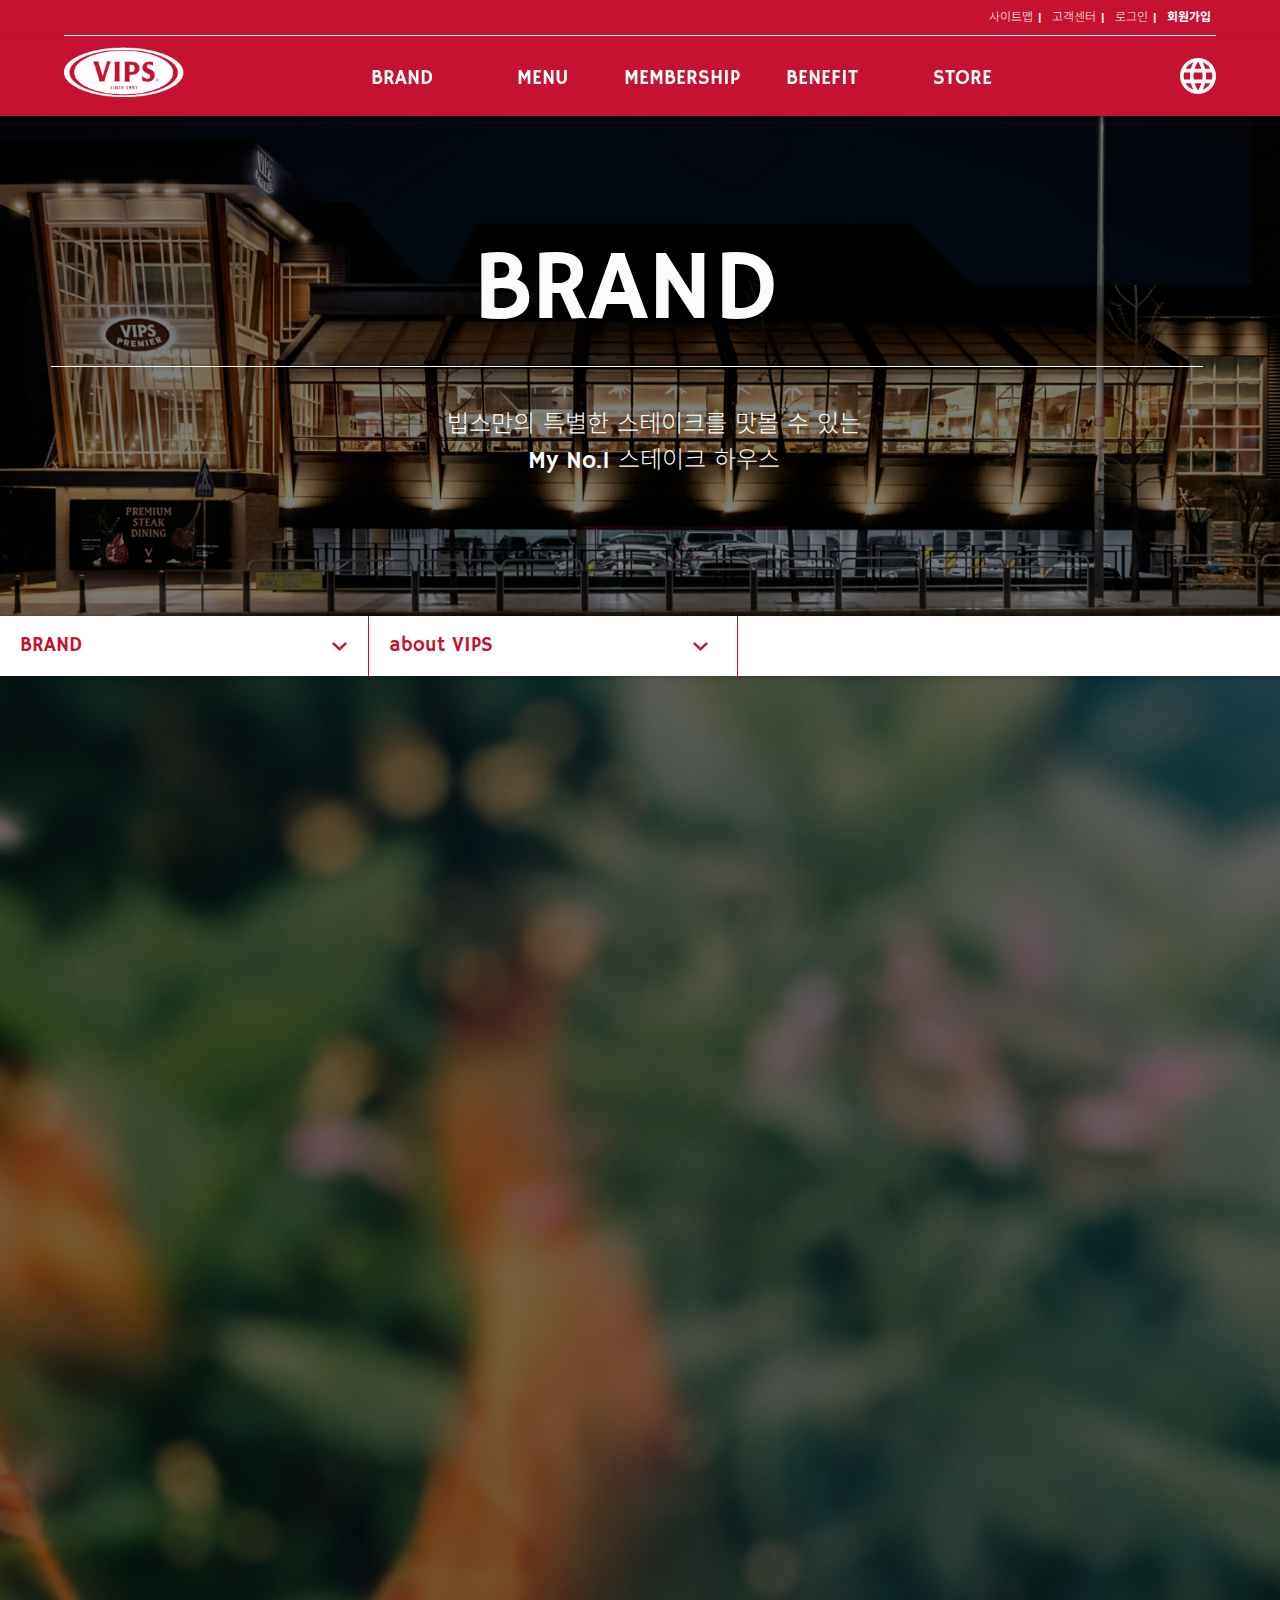
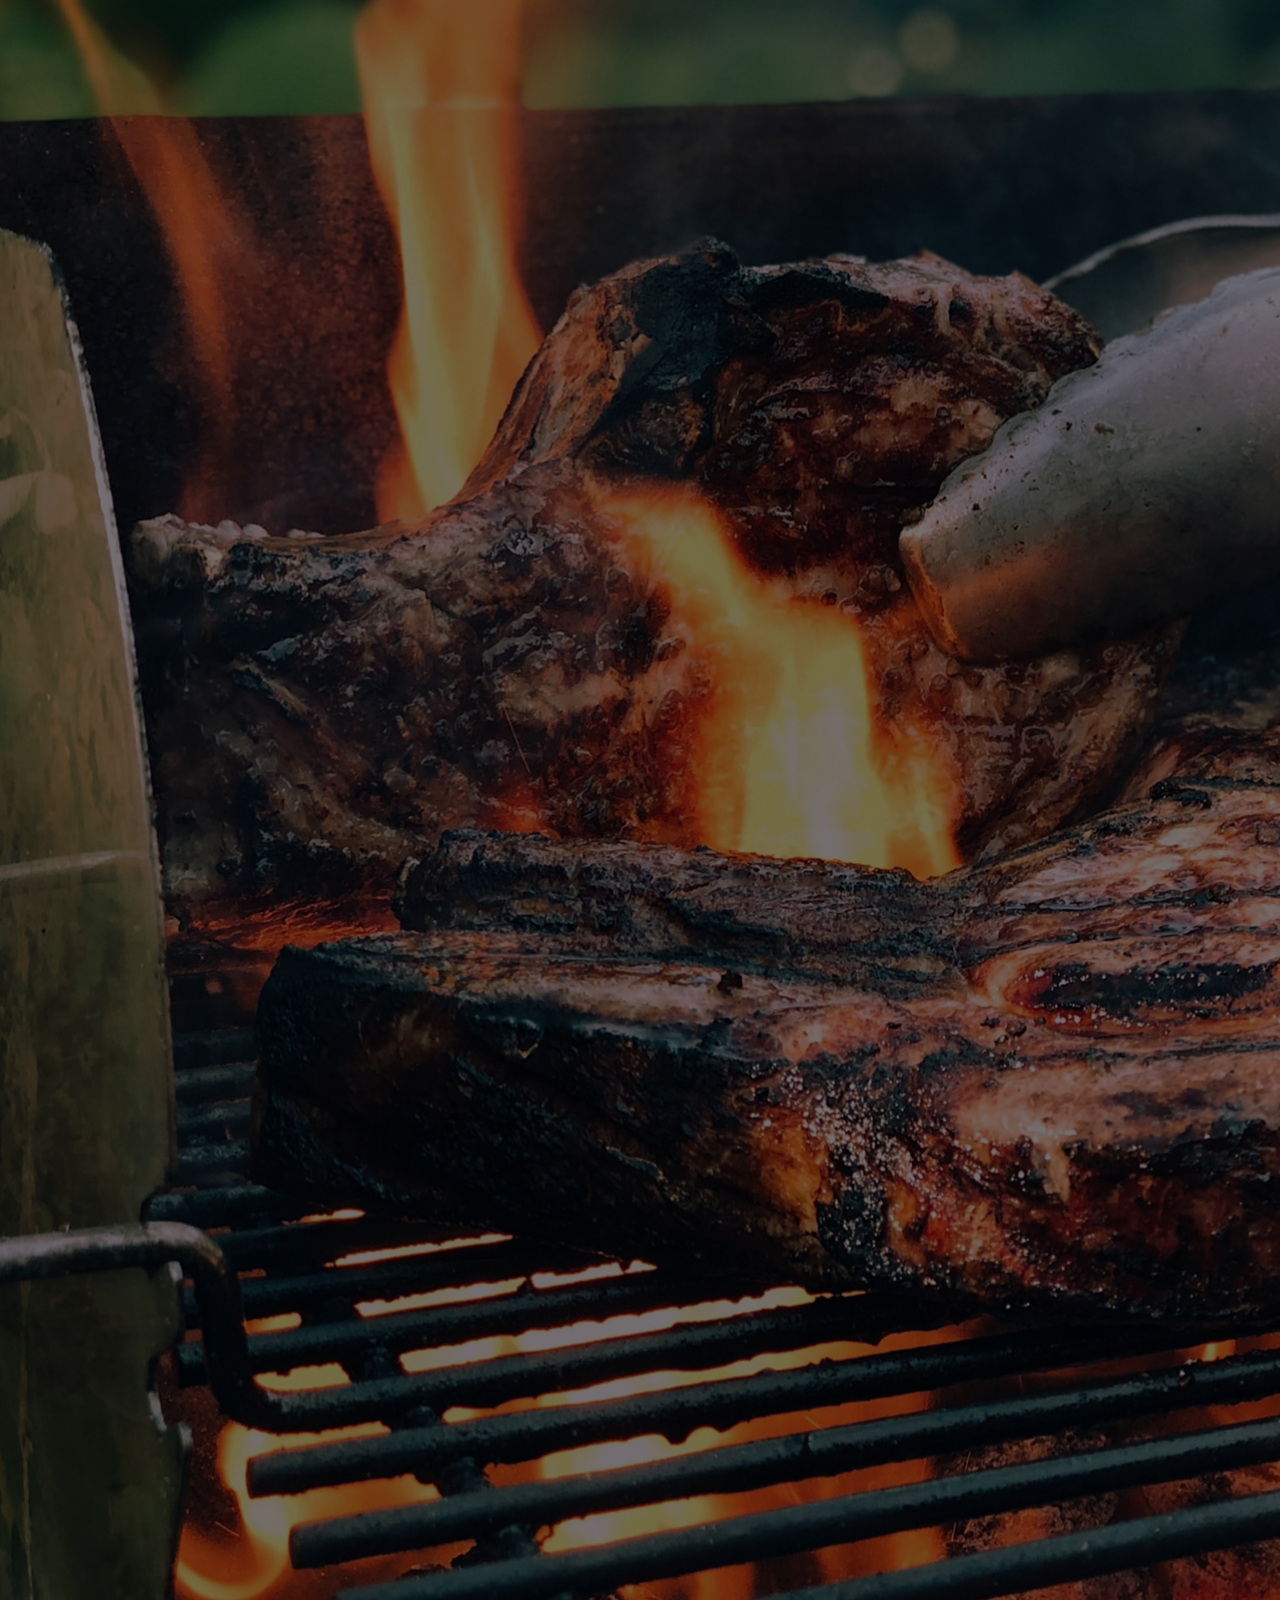
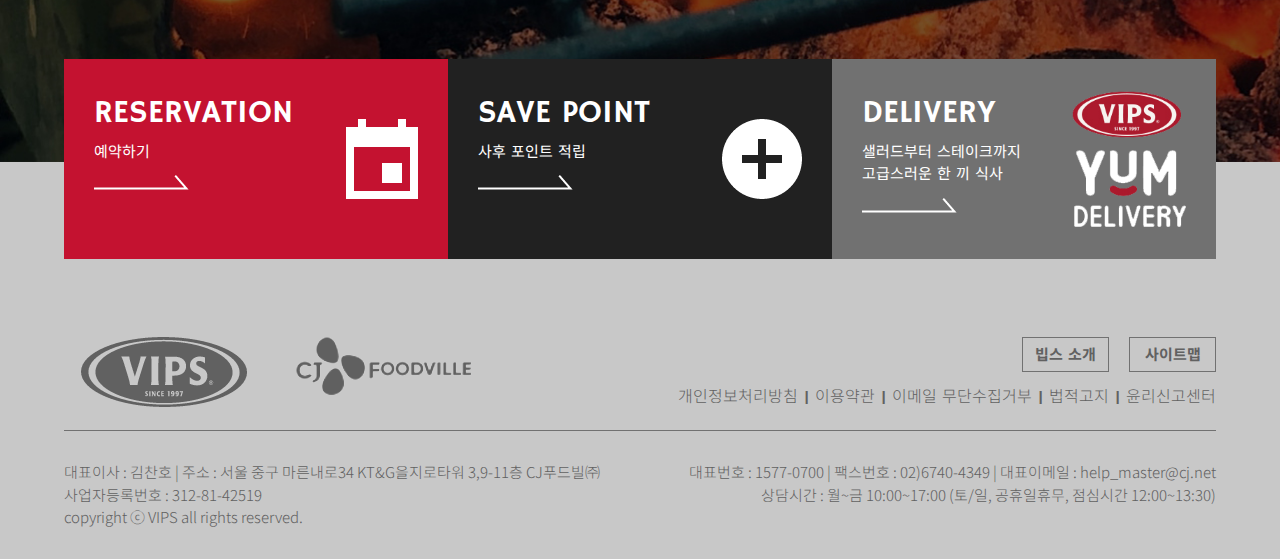
==== commit 7e0aaa09: "about, index js 추가" ====
--- a/about.html
+++ b/about.html
@@ -19,6 +19,211 @@
 
 
 <body>
+  <article class="start">
+       <div>
+           <img src="img/logo.png" alt="">
+       </div>
+   </article>
+   <header>
+        <section class="header_top">
+            <div class="header_top_wrap">
+                <ul class="white user">
+                    <li><a class="white" href="#">사이트맵 | </a></li>
+                    <li><a class="white" href="#">고객센터 | </a></li>
+                    <li><a class="white" href="#">로그인 | </a></li>
+                    <li><a class="white" href="#"><b>회원가입</b></a></li>
+                </ul>
+            </div>
+        </section>
+
+    </header>
+    <div class="mobile_nav">
+        <div class="btn">
+            <a href="#"><img src="img/arrow1.png" alt=""></a>
+        </div>
+        <ul class="depth1">
+            <li>
+                <a href="#">BRAND</a>
+                <ul class="depth2">
+                    <li>
+                        <a href="about.html">about VIPS</a>
+                    </li>
+                    <li>
+                        <a href="#">VIPS history</a>
+                    </li>
+                    <li>
+                        <a href="#">VIPS 이용안내</a>
+                    </li>
+                    <li>
+                        <a href="news.html">VIPS news</a>
+                    </li>
+                </ul>
+            </li>
+            <li>
+                <a href="#">MENU</a>
+                <ul class="depth2">
+                    <li>
+                        <a href="#">STEAK</a>
+                    </li>
+                    <li>
+                        <a href="#">SALAD BAR</a>
+                    </li>
+                    <li>
+                        <a href="#">BAVERAGE</a>
+                    </li>
+                    <li>
+                        <a href="#">픽업&amp;딜리버리</a>
+                    </li>
+                    <li>
+                        <a href="#">원산지·알레르기</a>
+                    </li>
+                </ul>
+            </li>
+            <li>
+                <a href="#">MEMBERSHIP</a>
+                <ul class="depth2">
+                    <li>
+                        <a href="#">CJ ONE</a>
+                    </li>
+                    <li>
+                        <a href="#">VIPS 매니아</a>
+                    </li>
+                </ul>
+            </li>
+            <li>
+                <a href="#">BENEFIT</a>
+                <ul class="depth2">
+                    <li>
+                        <a href="#">제휴·할인카드</a>
+                    </li>
+                    <li>
+                        <a href="#">상품권</a>
+                    </li>
+                    <li>
+                        <a href="#">기프티카드</a>
+                    </li>
+                </ul>
+            </li>
+            <li>
+                <a href="#">STORE</a>
+                <ul class="depth2">
+                    <li>
+                        <a href="#">매장안내</a>
+                    </li>
+                    <li>
+                        <a href="#">VIPS PREMIERE</a>
+                    </li>
+                    <li>
+                        <a href="#">VIPS YUM DELIVERY</a>
+                    </li>
+                    <li>
+                        <a href="#">돌잔치</a>
+                    </li>
+                    <li>
+                        <a href="#">어린이 체험교실</a>
+                    </li>
+                </ul>
+            </li>
+        </ul>
+    </div>
+    <section class="header_bottom">
+
+        <div class="headerwrap">
+            <div class="btn_nav"><a href="#"><img src="img/btnnav36.png"></a></div>
+
+            <h1><a href="index.html"><img src="img/logowhite-02.png"></a></h1>
+            <nav class="top_nav">
+                <ul class="depth1">
+                    <li>
+                        <a href="#">BRAND</a>
+                        <ul class="depth2">
+                            <li>
+                                <a href="about.html">about VIPS</a>
+                            </li>
+                            <li>
+                                <a href="#">VIPS history</a>
+                            </li>
+                            <li>
+                                <a href="#">VIPS 이용안내</a>
+                            </li>
+                            <li>
+                                <a href="news.html">VIPS news</a>
+                            </li>
+                        </ul>
+                    </li>
+                    <li>
+                        <a href="#">MENU</a>
+                        <ul class="depth2">
+                            <li>
+                                <a href="#">STEAK</a>
+                            </li>
+                            <li>
+                                <a href="#">SALAD BAR</a>
+                            </li>
+                            <li>
+                                <a href="#">BAVERAGE</a>
+                            </li>
+                            <li>
+                                <a href="#">픽업&amp;딜리버리</a>
+                            </li>
+                            <li>
+                                <a href="#">원산지·알레르기</a>
+                            </li>
+                        </ul>
+                    </li>
+                    <li>
+                        <a href="#">MEMBERSHIP</a>
+                        <ul class="depth2">
+                            <li>
+                                <a href="#">CJ ONE</a>
+                            </li>
+                            <li>
+                                <a href="#">VIPS 매니아</a>
+                            </li>
+                        </ul>
+                    </li>
+                    <li>
+                        <a href="#">BENEFIT</a>
+                        <ul class="depth2">
+                            <li>
+                                <a href="#">제휴·할인카드</a>
+                            </li>
+                            <li>
+                                <a href="#">상품권</a>
+                            </li>
+                            <li>
+                                <a href="#">기프티카드</a>
+                            </li>
+                        </ul>
+                    </li>
+                    <li>
+                        <a href="#">STORE</a>
+                        <ul class="depth2">
+                            <li>
+                                <a href="#">매장안내</a>
+                            </li>
+                            <li>
+                                <a href="#">VIPS PREMIERE</a>
+                            </li>
+                            <li>
+                                <a href="#">VIPS YUM DELIVERY</a>
+                            </li>
+                            <li>
+                                <a href="#">돌잔치</a>
+                            </li>
+                            <li>
+                                <a href="#">어린이 체험교실</a>
+                            </li>
+                        </ul>
+                    </li>
+                </ul>
+            </nav>
+
+            <div class="lang"><a href="#"><img src="img/lang.png"></a></div>
+
+
+        </div>
+    </section>
     <main>
         <section class="bigtitle">
             <h2 class="white">BRAND</h2>
@@ -28,21 +233,20 @@
         <section class="subnav">
             <ul>
                 <li class="home"><a href="#"><img src="img/homeBtn.png"></a></li>
-                <li>
-                    <ul class="menu1 red">BRAND
-                        <li>BRAND</li>
+                <li class="menu1_main"><h3 class="red">BRAND</h3>
+                    <ul class="menu1 red">
                         <li>MENU</li>
                         <li>MEMBERSHIP</li>
                         <li>BENEFIT</li>
                         <li>STORE</li>
                     </ul>
                 </li>
-                <li>
-                    <select class="menu2 red">
-                        <option>about VIPS</option>
-                        <option>VIPS history</option>
-                        <option>VIPS NEWS</option>
-                    </select>
+                <li class="menu2_main"><h3 class="red">about VIPS</h3>
+                    <ul class="menu2 red">
+                        <li>about VIPS</li>
+                        <li>VIPS history</li>
+                        <li>VIPS NEWS</li>
+                    </ul>
                 </li>
                 <li class="naviwrap">
                     <ul class="navi red">
@@ -55,7 +259,7 @@
         </section>
         <section class="cont">
             <article class="title">
-                <div><img src="img/logo.png"></div>
+                <div class="titleimg"><img src="img/logo.png"></div>
                 <h2 class="white">about VIPS</h2>
                 <h3 class="firsth3 white">Unforgettable Steak Experience Unbelievable Taste Salad </h3>
                 <h4 class="white"><b>엄선된 쇠고기</b>를 다양하고 차별화된 조리방식으로 즐길 수 있는 <b>빕스만의 스테이크</b>와<br>
@@ -111,8 +315,74 @@
             </article>
         </section>
     </main>
-
+    
+    
+    
+    
+    <footer>
+       <section class="quick">
+            <ul>
+                <li>
+                    <a href="#">
+                        <div class="cont white">
+                            <h3>RESERVATION</h3>
+                            <P>예약하기</P>
+                            <img src="img/quickarrow.png">
+                        </div>
+                        <div class="img"><img src="img/quic1.png"></div>
+                    </a>
+                </li>
+                <li>
+                    <a href="#">
+                        <div class="cont white">
+                            <h3>SAVE POINT</h3>
+                            <P>사후 포인트 적립</P>
+                            <img src="img/quickarrow.png">
+                        </div>
+                        <div class="img"><img src="img/quick2.png"></div>
+                    </a>
+                </li>
+                <li>
+                    <a href="#">
+                        <div class="cont white">
+                            <h3>DELIVERY</h3>
+                            <p class="yump">샐러드부터 스테이크까지<br>고급스러운 한 끼 식사</p>
+                            <img src="img/quickarrow.png">
+                        </div>
+                        <div class="yum img"><img src="img/yum.png"></div>
+                    </a>
+                </li>
+            </ul>
+        </section>
+        <section>
+            <article class="footertop">
+                <div class="logo">
+                    <div><img src="img/logofooter.png"></div>
+                    <div><img src="img/bot_logo.png"></div>
+                </div>
+                <div>
+                    <ul class="top">
+                        <li><a href="#" class="dgrey">빕스 소개</a></li>
+                        <li><a href="#" class="dgrey">사이트맵</a></li>
+                    </ul>
+                    <ul class="bottom dgrey">
+                        <li><a href="#" class="dgrey">개인정보처리방침</a></li>|
+                        <li><a href="#" class="dgrey">이용약관</a></li>|
+                        <li><a href="#" class="dgrey">이메일 무단수집거부</a></li>|
+                        <li><a href="#" class="dgrey">법적고지</a></li>|
+                        <li><a href="#" class="dgrey">윤리신고센터</a></li>
+                    </ul>
+                </div>
+            </article>
+            <article class="footerbottom">
+                <p class="dgrey">대표이사 : 김찬호 | 주소 : 서울 중구 마른내로34 KT&G을지로타워 3,9-11층 CJ푸드빌㈜<br>사업자등록번호 : 312-81-42519<br>copyright ⓒ VIPS all rights reserved.</p>
+                <p class="dgrey">대표번호 : 1577-0700 | 팩스번호 : 02)6740-4349 | 대표이메일 : help_master@cj.net<br>상담시간 : 월~금 10:00~17:00 (토/일, 공휴일휴무, 점심시간 12:00~13:30)</p>
+            </article>
+        </section>
+    </footer>
+    <script src="https://ajax.googleapis.com/ajax/libs/jquery/3.6.0/jquery.min.js"></script>
     <script type="text/javascript" src="js/js.js"></script>
+    <script type="text/javascript" src="js/about.js"></script>
 </body>
 
 </html>
--- a/css/common.css
+++ b/css/common.css
@@ -12,4 +12,21 @@
 }
 .white{
     color: #fff;
+}
+.start {
+    width: 100%;
+    height: 100vh;
+    background-color: #212121;
+    position: absolute;
+    z-index: 999999;
+    text-align: center;
+}
+.start>div{
+    width: 100%;
+    margin: auto;
+    line-height: 100vh;
+}
+.start>div>img{
+    vertical-align: middle;
+    width: 300px;
 }--- a/css/headerfooter.css
+++ b/css/headerfooter.css
@@ -234,6 +234,7 @@
     text-align: center;
     box-sizing: border-box;
     padding-top: 175px;
+    position: relative;
 }
 
 footer > section {
@@ -266,6 +267,7 @@
 .footertop > div > .top {
     display: flex;
     justify-content: flex-end;
+    
 }
 
 .footertop > div > .top > li {
@@ -288,6 +290,7 @@
     margin-top: 14px;
     display: flex;
     font-weight: 300;
+    flex-wrap: wrap;
 }
 
 .footertop > div > .bottom > li {
@@ -325,12 +328,13 @@
     width: 1440px;
     height: 200px;
     margin: auto;
-    margin-bottom: -80px;
+    position: absolute;
+    left: 50%;
+    transform: translateX(-50%);
 }
 
 .quick > ul {
     display: flex;
-    position: absolute;
     margin: auto;
     z-index: 888;
 }
@@ -430,7 +434,6 @@
     }
 
     .quick > ul {
-        position: relative;
     }
 
     .quick > ul > li {
@@ -510,10 +513,7 @@
         text-align: center;
         margin-bottom: 50px;
     }
-
-    .quick {
-        margin-bottom: 300px;
-    }
+    
 
     .quick > ul {
         flex-direction: column;
@@ -576,9 +576,7 @@
         font-size: 12px;
     }
 
-    .quick {
-        margin-bottom: 150px;
-    }
+    
 
     .quick > ul > li {
         width: 100%;
--- a/css/about.css
+++ b/css/about.css
@@ -2,12 +2,15 @@
     box-sizing: border-box;
 }
 
+
+
+
 .bigtitle {
     width: 100%;
-    height:500px;
+    height: 500px;
     background-image: url(../img/brand.png);
     background-size: cover;
-          background-position: center;
+    background-position: center;
     margin: auto;
     text-align: center;
     box-shadow: 2px 2px 5px rgba(0, 0, 0, 0.2);
@@ -19,12 +22,18 @@
     padding-top: 100px;
     border-bottom: 1px solid #fff;
     margin: auto;
+    position: relative;
+    left: -900px;
+    opacity: 0;
 }
 
 .bigtitle > p {
     margin-top: 40px;
     font-size: 24px;
     font-weight: 300;
+    position: relative;
+    right: -900px;
+    opacity: 0;
 }
 
 .subnav {
@@ -33,6 +42,8 @@
     background-color: #fff;
     text-align: center;
     box-shadow: 2px 2px 5px rgba(0, 0, 0, 0.2);
+    position: relative;
+    z-index: 9;
 }
 
 .subnav > ul {
@@ -60,31 +71,129 @@
 
 }
 
-select::-ms-expand {
+
+.menu1_main {
+    width: 369px;
+    height: 60px;
+    text-align: left;
+    border-right: 1px solid #c41230;
+    cursor: pointer;
+}
+
+.menu1_main > h3 {
+    font-size: 20px;
+    line-height: 60px;
+    padding-left: 20px;
+}
+
+.menu1_main > h3::after {
+    content: '';
+    width: 15px;
+    height: 9px;
+    display: inline-block;
+    background-image: url('../img/downarrow.png');
+    background-repeat: no-repeat;
+    margin-left: 250px;
+}
+
+.menu1 {
     display: none;
-}
-
-.menu1 {
-    text-align: left;
-    align-items: center;
-    border: none;
+    width: 369px;
+    text-align: left;
+    font-size: 20px;
+    background-color: #fff;
+}
+
+.menu1 > li {
+    padding: 5px 0;
+    padding-left: 20px;
+    text-align: left;
+}
+
+.menu1 > li:hover {
+    background-color: #c41230;
+    color: #fff;
+}
+
+.menu1_main:hover:after {
+    transform: scaleX(1);
+}
+
+.menu1_main:after {
+    display: block;
+    content: '';
+    border-bottom: solid 5px #c41230;
+    transform: scaleX(0);
+    transition: transform 250ms ease-in-out;
+    margin-top: -5px;
+}
+
+.menu1_main:after {
+    transform-origin: 0% 50%;
+}
+
+
+
+
+
+.menu2_main {
+    width: 369px;
+    height: 60px;
+    text-align: left;
     border-right: 1px solid #c41230;
-    height: 60px;
+    cursor: pointer;
+}
+
+.menu2_main:hover:after {
+    transform: scaleX(1);
+}
+
+.menu2_main:after {
+    display: block;
+    content: '';
+    border-bottom: solid 5px #c41230;
+    transform: scaleX(0);
+    transition: transform 250ms ease-in-out;
+    margin-top: -5px;
+}
+
+.menu2_main:after {
+    transform-origin: 0% 50%;
+}
+
+.menu2_main > h3 {
+    font-size: 20px;
+    line-height: 60px;
+    padding-left: 20px;
+}
+
+.menu2_main > h3::after {
+    content: '';
+    width: 15px;
+    height: 9px;
+    display: inline-block;
+    background-image: url('../img/downarrow.png');
+    background-repeat: no-repeat;
+    margin-left: 200px;
+}
+
+.menu2 {
+    display: none;
     width: 369px;
-    font-size: 20px;
-    padding: 20px;
-    font-family: 'Hammersmith One';
-    background: url('../img/downarrow.png') no-repeat 95% 50%;
-    border-radius: 0px;
-    -webkit-appearance: none;
-    -moz-appearance: none;
-    appearance: none;
-
-}
-
-.menu1 > opt {
-    font-size: 20px;
-    padding: 20px;
+    text-align: left;
+    font-size: 20px;
+    background-color: #fff;
+}
+
+.menu2 > li {
+    padding: 5px 0;
+    padding-left: 20px;
+    text-align: left;
+}
+
+.menu2 > li:hover {
+    background-color: #c41230;
+    color: #fff;
 }
 
 .naviwrap {
@@ -106,7 +215,7 @@
 
 
 
-.cont {
+main > .cont {
     width: 1920px;
     background-image: url(../img/brandback.jpg);
     background-size: cover;
@@ -115,13 +224,23 @@
     padding-top: 180px;
     background-repeat: repeat;
 }
-.cont>.title>div>img{
+
+.titleimg {
+    position: relative;
+    left: -500px;
+    opacity: 0;
+}
+
+.title > div > img {
     width: 300px;
 }
 
 .title > h2 {
-    font-size: 50px;
-    margin-top: 80px;
+    position: relative;
+    left: -500px;
+    opacity: 0;
+    font-size: 32px;
+    margin-top: 60px;
 }
 
 .title > .firsth3 {
@@ -132,12 +251,18 @@
     margin: auto;
     margin-top: 10px;
     font-family: 'Noto Sans KR';
+    position: relative;
+    opacity: 0;
+    left: -600px;
 }
 
 .title > h4 {
     margin-top: 80px;
     font-size: 20px;
     font-weight: 300;
+    position: relative;
+    opacity: 0;
+    left: -600px;
 }
 
 .title > h4 > b {
@@ -153,6 +278,9 @@
     font-size: 24px;
     font-weight: bold;
     margin-top: 50px;
+    position: relative;
+    opacity: 0;
+    left: -800px;
 }
 
 .art1 {
@@ -165,6 +293,9 @@
 .art1 > h3 {
     font-size: 24px;
     font-weight: bold;
+    position: relative;
+    opacity: 0;
+    left: -500px;
 }
 
 .art1 > p {
@@ -172,6 +303,9 @@
     font-size: 15px;
     font-weight: 300;
     margin-top: 50px;
+    position: relative;
+    opacity: 0;
+    left: -600px;
 }
 
 .art2 {
@@ -184,6 +318,9 @@
 .art2 > h3 {
     font-size: 20px;
     font-weight: bold;
+    position: relative;
+    opacity: 0;
+    right: -600px;
 }
 
 .art2 > p {
@@ -191,6 +328,9 @@
     font-size: 15px;
     font-weight: 300;
     margin-top: 50px;
+    position: relative;
+    opacity: 0;
+    right: -600px;
 }
 
 .art3 {
@@ -203,6 +343,9 @@
 .art3 > h3 {
     font-size: 20px;
     font-weight: bold;
+    position: relative;
+    opacity: 0;
+    left: -600px;
 }
 
 .art3 > p {
@@ -210,6 +353,9 @@
     font-size: 15px;
     font-weight: 300;
     margin-top: 50px;
+    position: relative;
+    opacity: 0;
+    left: -800px;
 }
 
 .bottomh3 {
@@ -218,9 +364,14 @@
     text-align: center;
     font-weight: bold;
     margin-top: 200px;
-    padding-bottom: 200px;
-}
-
+    padding-bottom: 300px;
+    position: relative;
+    opacity: 0;
+    left: -200px;
+}
+.quick{
+    bottom: 300px;
+}
 
 
 
@@ -242,23 +393,34 @@
 
     }
 
-   
-
-    .cont {
+
+
+
+    main > .cont {
         width: 100%;
         margin: auto;
     }
-    .title{
+
+    .title {
         width: 90%;
         margin: auto;
     }
 
+    .bigtitle {
+        width: 100%;
+    }
+
+    .bigtitle > h2 {
+        width: 90%;
+    }
+
     .title > .firsth3 {
         width: 90%;
     }
+
     .title > .secondh3 {
-    width: 90%;
-}
+        width: 90%;
+    }
 
     .art1 {
         width: 90%;
@@ -274,27 +436,98 @@
         width: 90%;
         text-align: center;
     }
-}
-
+    .bottomh3{
+        width: 90%;
+    }
+}
+@media only screen and (max-width: 1200px) {
+    .quick{
+        bottom: 360px;
+    }
+}
 @media only screen and (max-width: 780px) {
-    
-    select {
-    width: 100%;
-
-}
+
+    .menu1_main {
+        width: 50%
+    }
+
+    .menu2_main {
+        width: 50%
+    }
+
+    .menu1_main > h3::after {
+        position: absolute;
+        top: 25px;
+        right: 55%;
+    }
+
+    .menu2_main > h3::after {
+        position: absolute;
+        top: 25px;
+        right: 5%;
+    }
+
+    .menu1 {
+        width: 100%;
+    }
+
+
+
+    .bigtitle {
+        height: 300px;
+    }
+
     .bigtitle > h2 {
-        width: 100%;
         font-size: 50px;
-        border-bottom: 1px solid #fff;
-        margin: 0 30px auto;
+        padding-top: 50px;
+    }
+
+    .bigtitle > p {
+        font-size: 15px;
+    }
+
+
+
+    main > .cont > .title > div > img {
+        width: 200px;
+    }
+
+    .title > h4 {
+        font-size: 15px;
+        margin-top: 30px;
+    }
+
+    .art1 > h3 {
+        font-size: 20px;
+    }
+
+    .art2 > h3 {
+        font-size: 20px;
+    }
+
+    .art3 > h3 {
+        font-size: 20px;
+    }
+
+    .bottomh3 {
+        font-size: 20px;
+        padding-bottom: 600px;
+    }
+    footer{
+        padding-top: 300px;
+    }
+    .quick{
+        bottom: 1050px;
     }
 }
 
 @media only screen and (max-width:400px) {
-    .title>div>img{
-        width: 200px;
-    }
-/*
+
+.quick{
+        bottom: 900px;
+    }
+}
+    /*
     .title > h2 {
     font-size: 24px;
 }
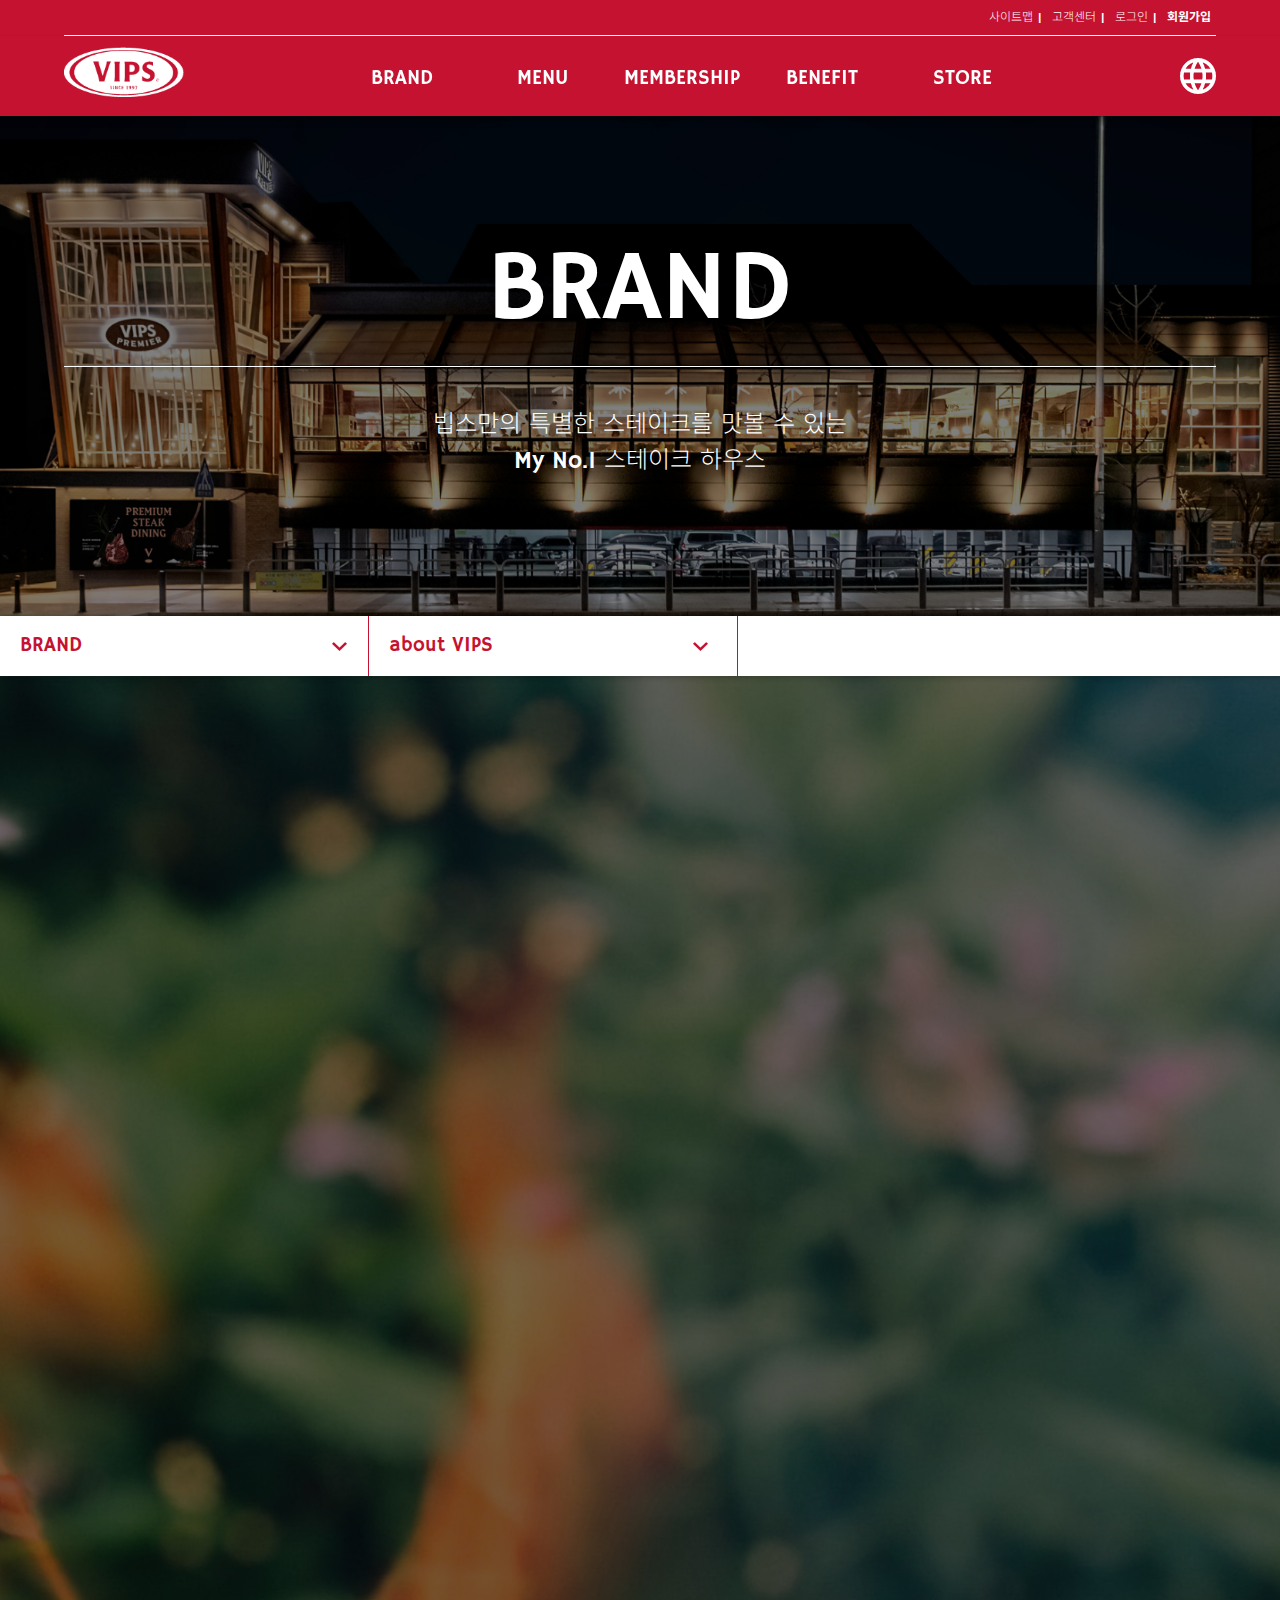
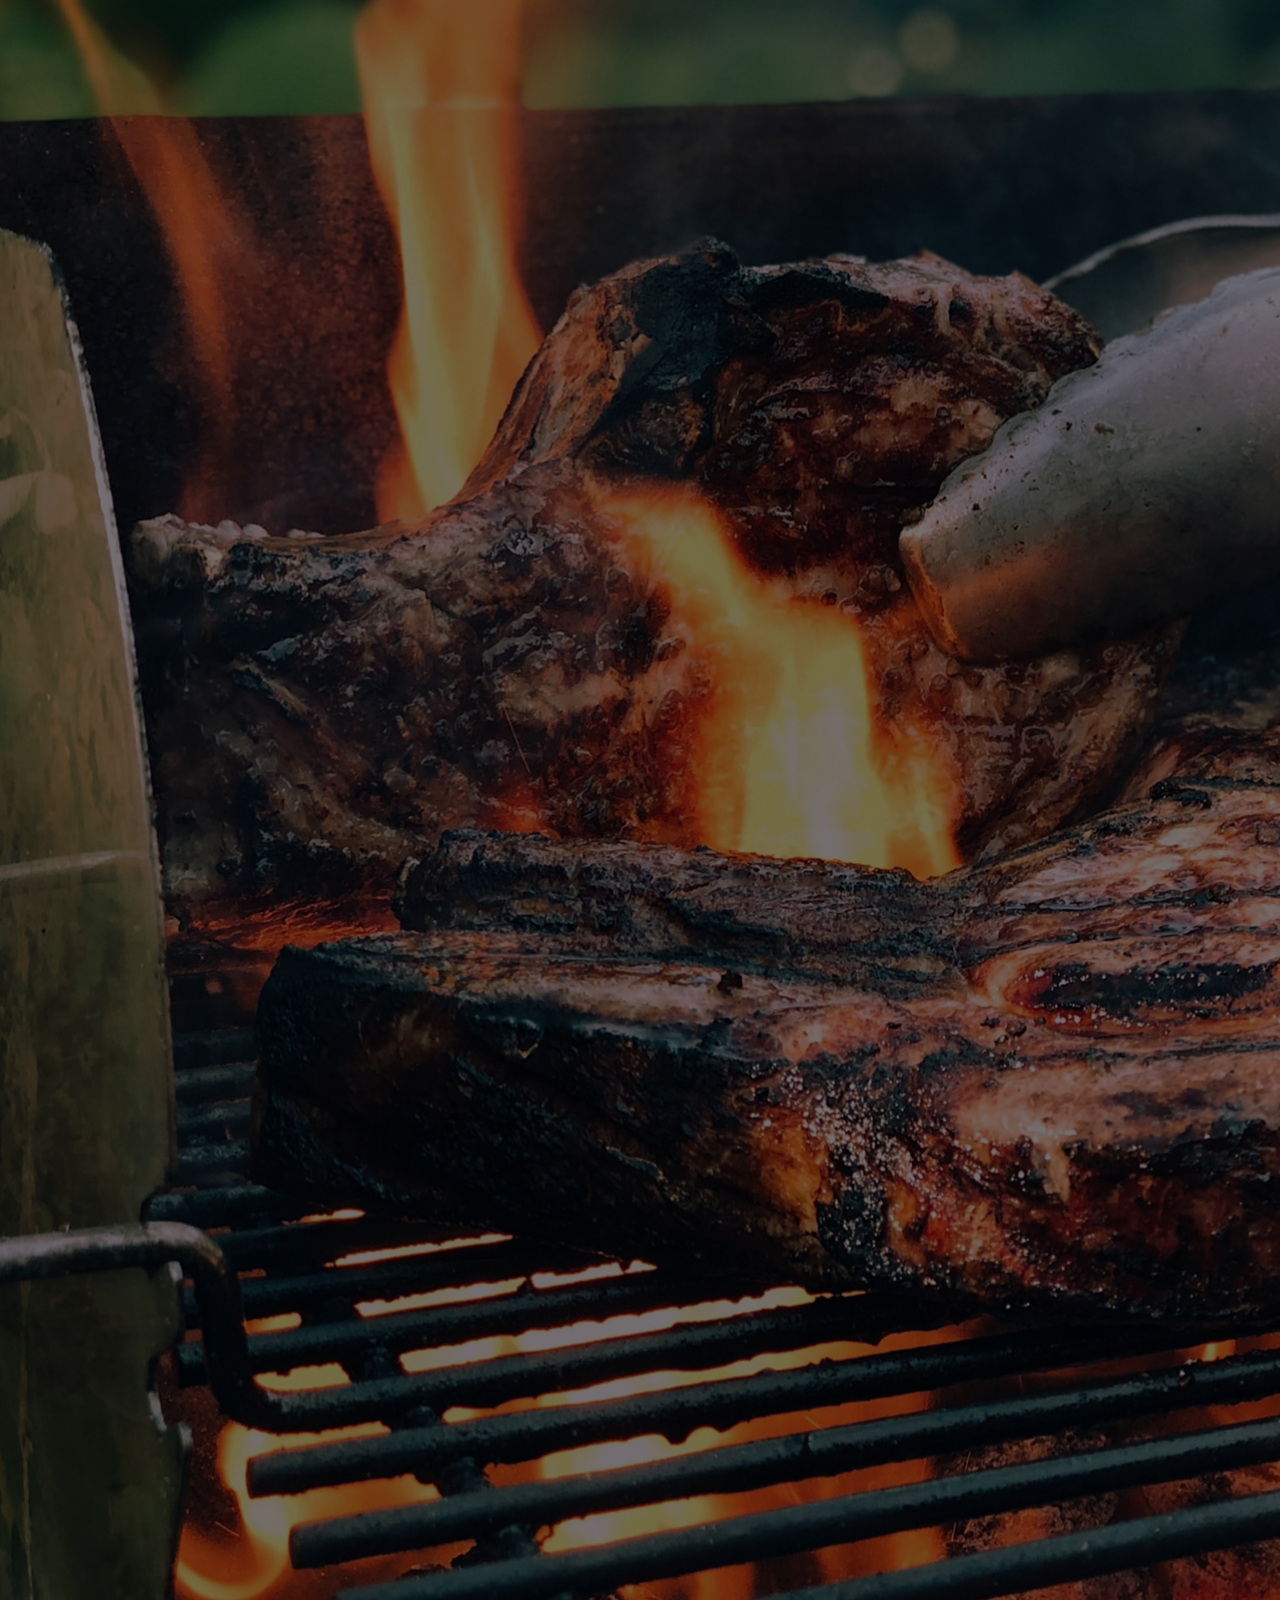
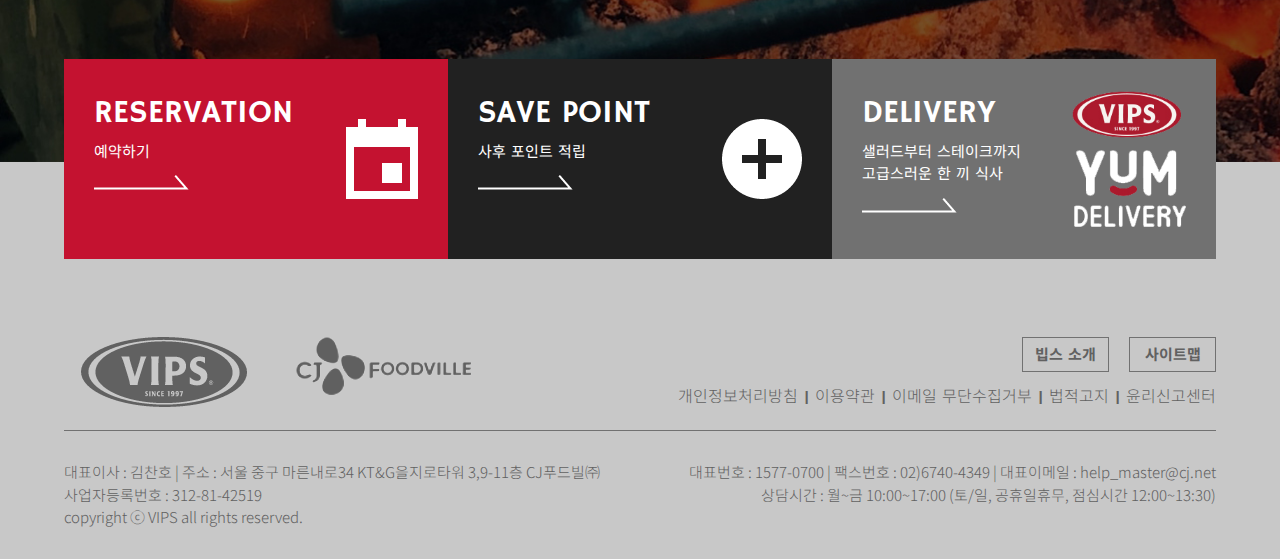
==== commit 88a9cd84: "start js 추가 / about, news css 수정 (sub nav 등)" ====
--- a/about.html
+++ b/about.html
@@ -8,7 +8,7 @@
     <meta name="description" content="Example description">
     <meta name="viewport" content="width=device-width, initial-scale=1.0">
     <link rel="stylesheet" href="css/reset.css">
-    <link rel="stylesheet" href="https://unpkg.com/swiper/swiper-bundle.min.css" />
+    <link rel="stylesheet" href="https://unpkg.com/swiper/swiper-bundle.min.css">
     <link rel="stylesheet" href="css/common.css">
     <link rel="stylesheet" href="css/headerfooter.css">
     <link rel="stylesheet" href="css/about.css">
@@ -19,12 +19,7 @@
 
 
 <body>
-  <article class="start">
-       <div>
-           <img src="img/logo.png" alt="">
-       </div>
-   </article>
-   <header>
+  <header>
         <section class="header_top">
             <div class="header_top_wrap">
                 <ul class="white user">
@@ -43,7 +38,7 @@
         </div>
         <ul class="depth1">
             <li>
-                <a href="#">BRAND</a>
+                <a href="about.html">BRAND</a>
                 <ul class="depth2">
                     <li>
                         <a href="about.html">about VIPS</a>
@@ -135,7 +130,7 @@
             <nav class="top_nav">
                 <ul class="depth1">
                     <li>
-                        <a href="#">BRAND</a>
+                        <a href="about.html">BRAND</a>
                         <ul class="depth2">
                             <li>
                                 <a href="about.html">about VIPS</a>
@@ -232,7 +227,7 @@
         </section>
         <section class="subnav">
             <ul>
-                <li class="home"><a href="#"><img src="img/homeBtn.png"></a></li>
+                <li class="home"><a href="index.html"><img src="img/homeBtn.png"></a></li>
                 <li class="menu1_main"><h3 class="red">BRAND</h3>
                     <ul class="menu1 red">
                         <li>MENU</li>
@@ -245,14 +240,14 @@
                     <ul class="menu2 red">
                         <li>about VIPS</li>
                         <li>VIPS history</li>
-                        <li>VIPS NEWS</li>
+                        <li><a href="news.html"> VIPS NEWS</a></li>
                     </ul>
                 </li>
                 <li class="naviwrap">
                     <ul class="navi red">
-                        <li><a class="red" href="#">HOME</a> > </li>
-                        <li><a class="red" href="#">BRAND</a> > </li>
-                        <li><a class="red" href="#">about VIPS</a></li>
+                        <li><a class="red" href="index.html">HOME</a> > </li>
+                        <li><a class="red" href="about.html">BRAND</a> > </li>
+                        <li><a class="red" href="about.html">about VIPS</a></li>
                     </ul>
                 </li>
             </ul>
--- a/css/about.css
+++ b/css/about.css
@@ -14,6 +14,7 @@
     margin: auto;
     text-align: center;
     box-shadow: 2px 2px 5px rgba(0, 0, 0, 0.2);
+    overflow: hidden;
 }
 
 .bigtitle > h2 {
@@ -37,7 +38,7 @@
 }
 
 .subnav {
-    width: 1920px;
+    width: 100%;
     height: 60px;
     background-color: #fff;
     text-align: center;
@@ -47,7 +48,7 @@
 }
 
 .subnav > ul {
-    width: 1440px;
+    width: 100%;
     margin: auto;
     display: flex;
 }
@@ -190,6 +191,12 @@
     padding-left: 20px;
     text-align: left;
 }
+.menu2 > li >a{
+    color: #c41230;
+}
+.menu2 > li >a:hover{
+    color: #fff;
+}
 
 .menu2 > li:hover {
     background-color: #c41230;
@@ -216,13 +223,14 @@
 
 
 main > .cont {
-    width: 1920px;
+    width: 100%;
     background-image: url(../img/brandback.jpg);
     background-size: cover;
     margin: auto;
     text-align: center;
     padding-top: 180px;
     background-repeat: repeat;
+    overflow: hidden;
 }
 
 .titleimg {
